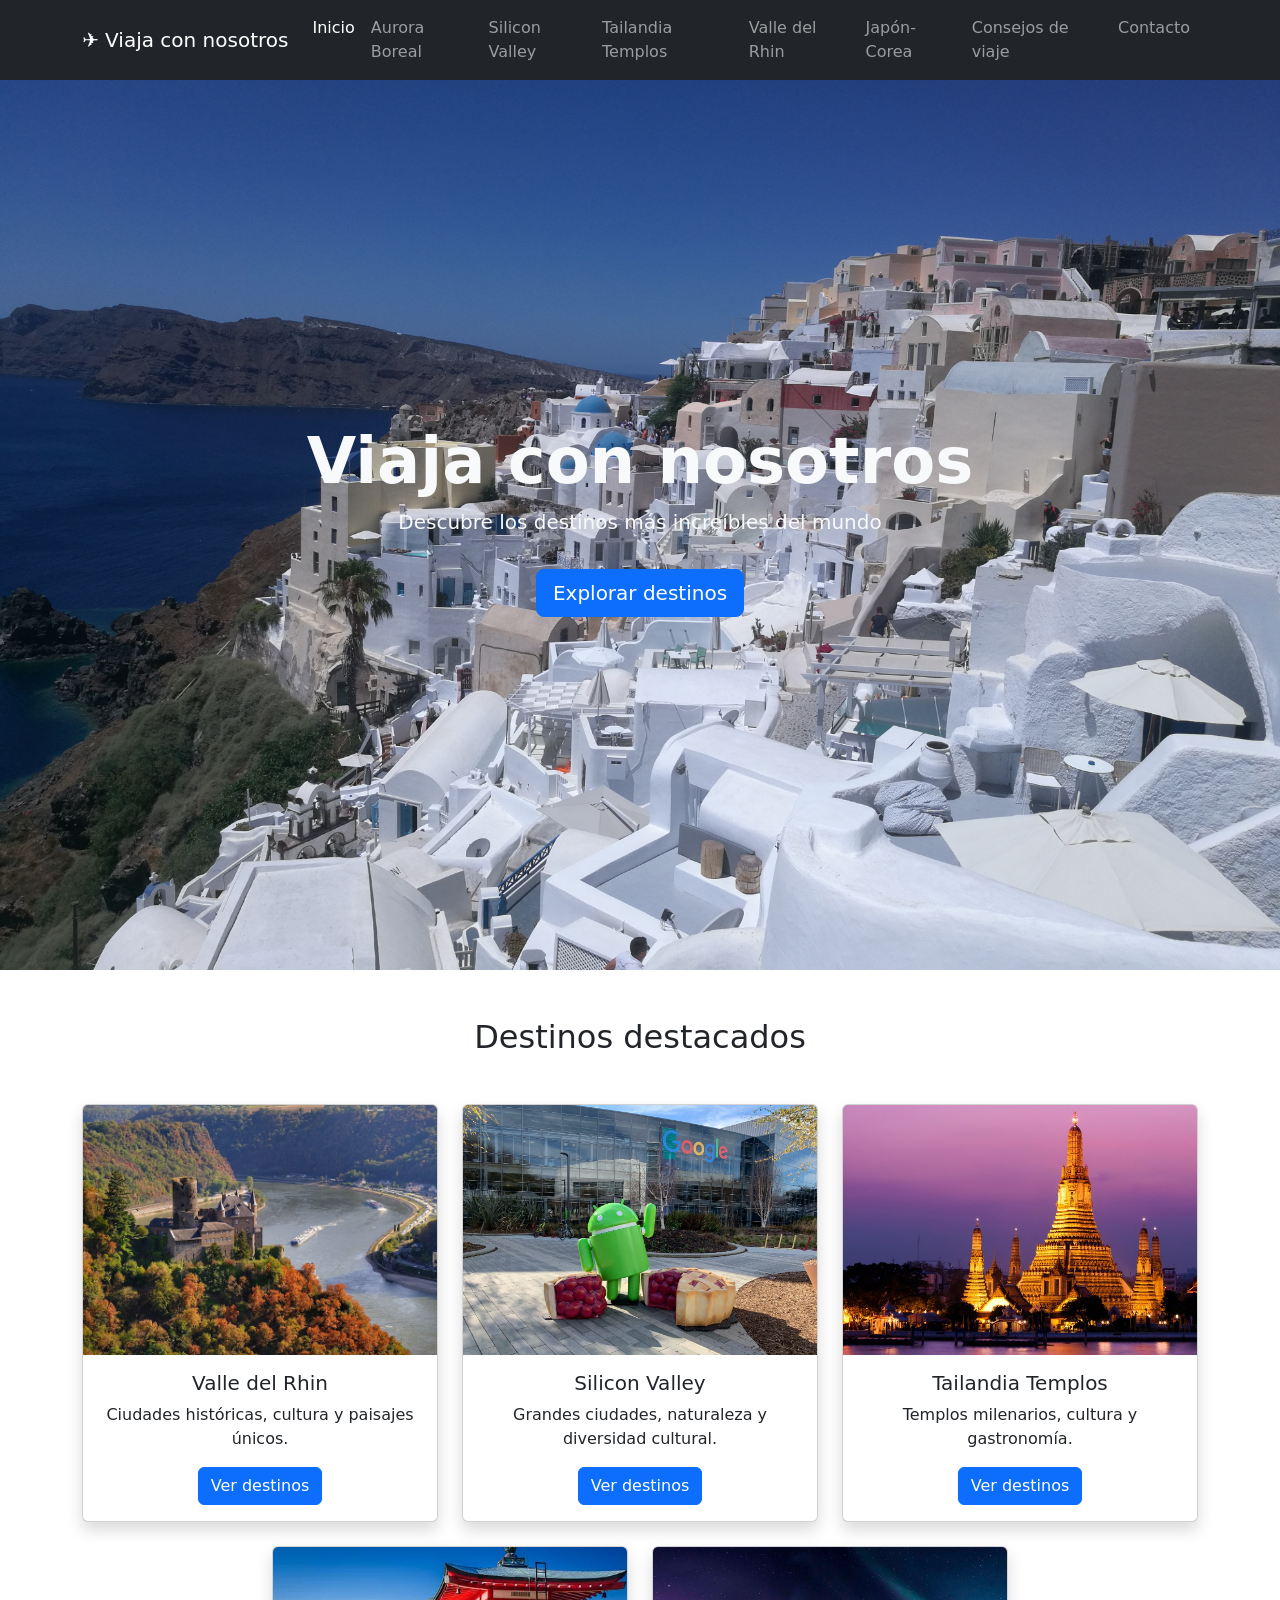
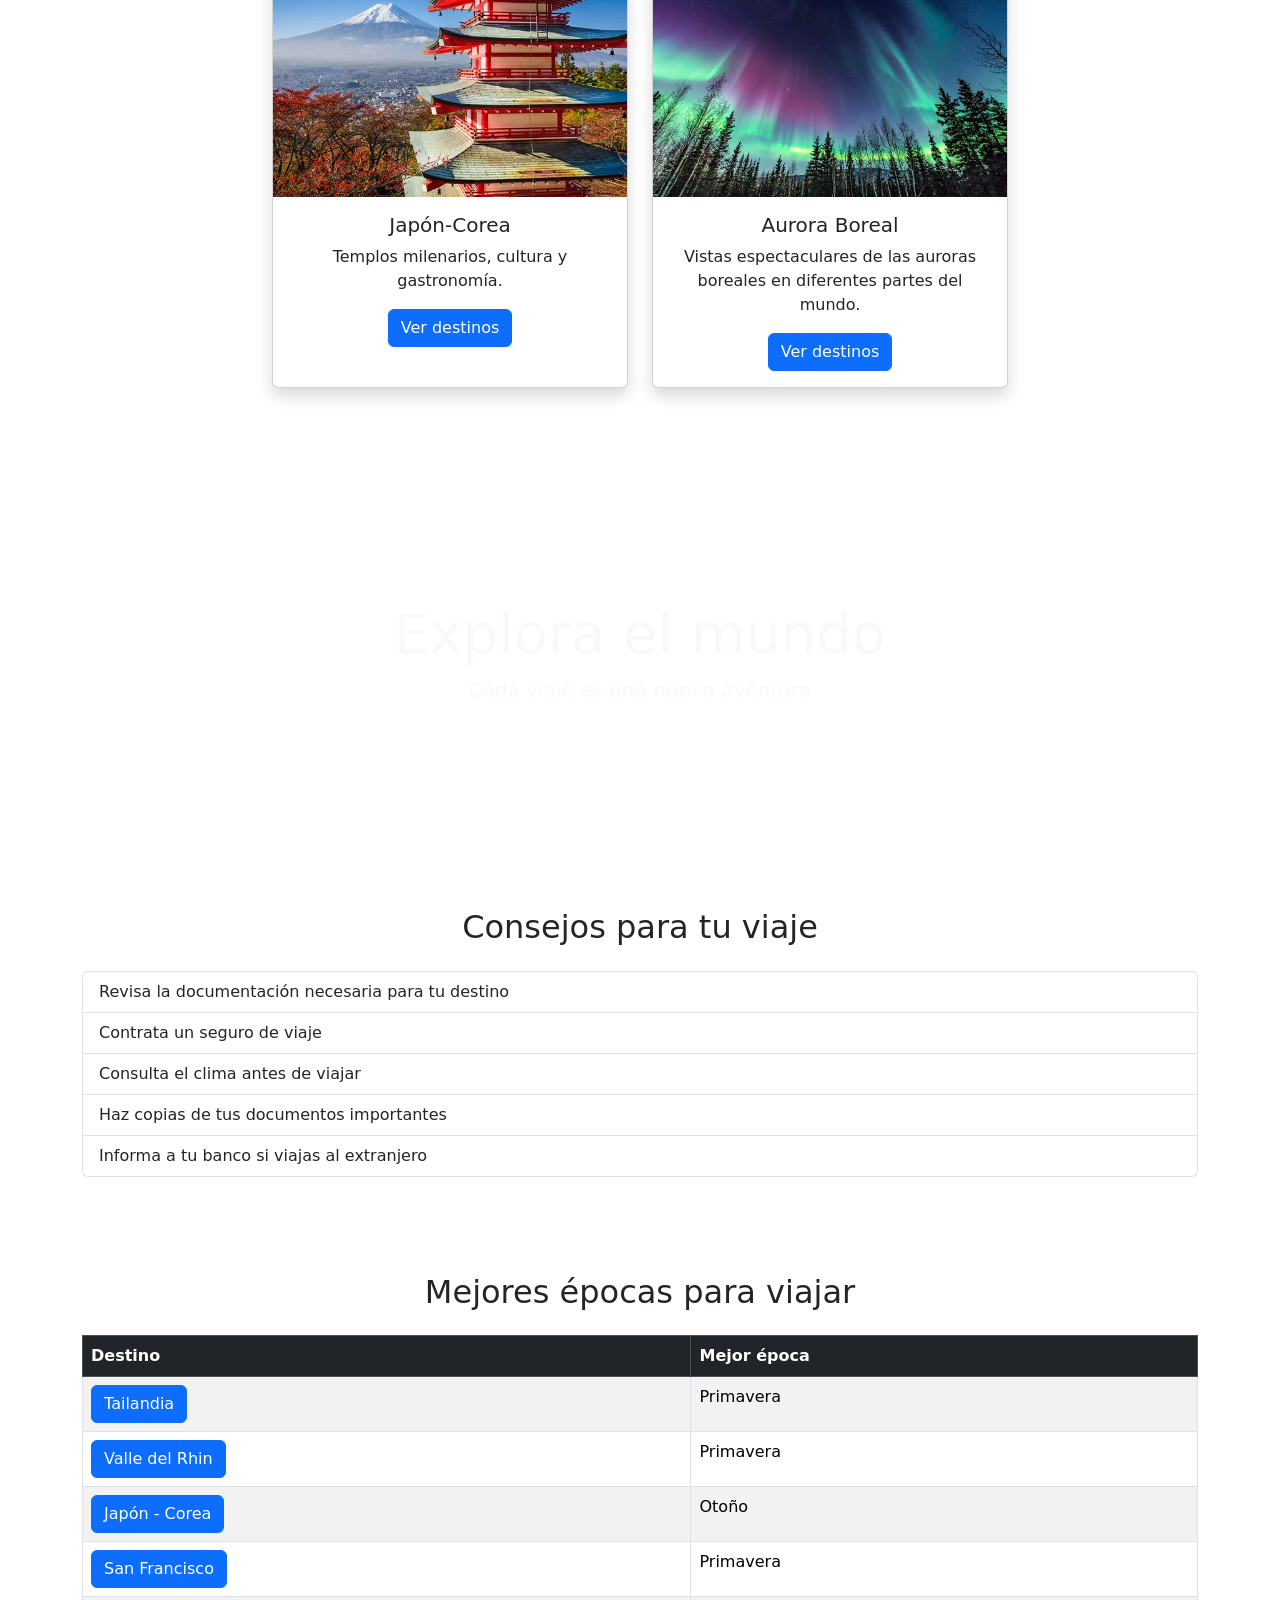
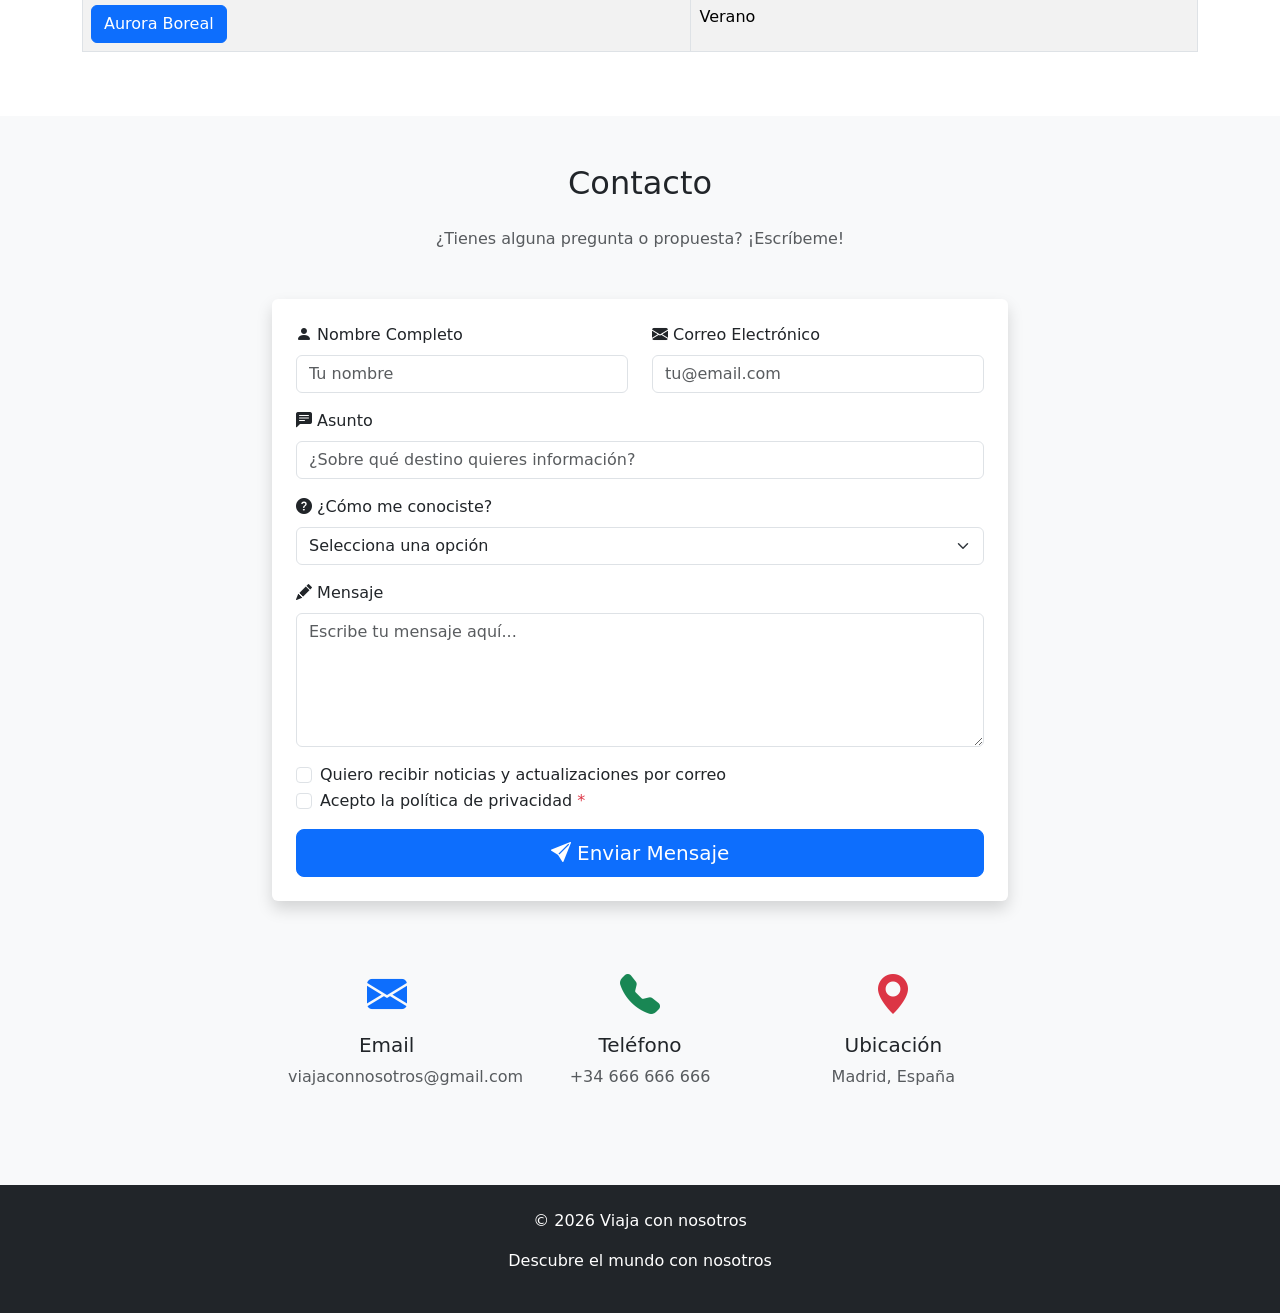
==== index.html @ 07763e9c "Initial commit: Travel website project" ====
<!DOCTYPE html>
<html lang="es">

  <!-- ================= HEAD ================= -->
  <head>
    <meta charset="UTF-8">
    <meta name="viewport" content="width=device-width, initial-scale=1.0">
    <title>Viaja con nosotros</title>

    <!-- Bootstrap CSS -->
    <link href="https://cdn.jsdelivr.net/npm/bootstrap@5.3.2/dist/css/bootstrap.min.css" rel="stylesheet">

       <!-- Bootstrap Icons -->
    <link rel="stylesheet" href="https://cdn.jsdelivr.net/npm/bootstrap-icons@1.11.1/font/bootstrap-icons.css">

    <!-- CSS propio -->
    <link rel="stylesheet" href="css/style.css">
  </head>

  <!-- ================= BODY ================= -->
  <body>

    <!-- ================= HEADER / NAVBAR ================= -->
    <header>
      <nav class="navbar navbar-expand-lg navbar-dark bg-dark fixed-top">
        <div class="container">
          <a class="navbar-brand" href="index.html">✈️ Viaja con nosotros</a>
          <button class="navbar-toggler" type="button" data-bs-toggle="collapse" data-bs-target="#menu">
            <span class="navbar-toggler-icon"></span>
          </button>
          <div class="collapse navbar-collapse" id="menu">
            <ul class="navbar-nav ms-auto">
              <li class="nav-item">
                <a class="nav-link active" href="index.html">Inicio</a>
              </li>
              <li class="nav-item">
                <a class="nav-link" href="aurora.html">Aurora Boreal</a>
              </li>
              <li class="nav-item">
                <a class="nav-link" href="silicon.html">Silicon Valley</a>
              </li>
              <li class="nav-item">
                <a class="nav-link" href="tailandia.html">Tailandia Templos</a>
              </li>
              <li class="nav-item">
                <a class="nav-link" href="valle.html">Valle del Rhin</a>
              </li>
              <li class="nav-item">
                <a class="nav-link" href="japon.html">Japón-Corea</a>
              </li>
              <li class="nav-item">
                <a class="nav-link" href="#consejos">Consejos de viaje</a>
              </li>
              <li class="nav-item">
                <a class="nav-link" href="#contacto">Contacto</a>
              </li>
            </ul>
          </div>
        </div>
      </nav>
    </header>

    <!-- ================= MAIN ================= -->
    <main>

      <!-- ================= PORTADA ================= -->
      <section class="hero">
        <div class="container text-center text-light">
          <h1 class="display-3 fw-bold">Viaja con nosotros</h1>
          <p class="lead">Descubre los destinos más increíbles del mundo</p>
          <a href="japon.html" class="btn btn-primary btn-lg mt-3">Explorar destinos</a>
        </div>
      </section>

      <!-- ================= DESTINOS DESTACADOS ================= -->
      <section class="container py-5">
        <h2 class="text-center mb-5">Destinos destacados</h2>
        <div class="row">

          <!-- Valle del Rhin -->
          <div class="col-lg-4 col-md-6 col-12 mb-4">
            <div class="card shadow destino-card">
              <img src="imagenes/valle.jpeg" class="card-img-top" alt="Valle del Rhin">
              <div class="card-body text-center">
                <h5 class="card-title">Valle del Rhin</h5>
                <p class="card-text">Ciudades históricas, cultura y paisajes únicos.</p>
                <a href="valle.html" class="btn btn-primary">Ver destinos</a>
              </div>
            </div>
          </div>

          <!-- SILICON VALLEY -->
          <div class="col-lg-4 col-md-6 col-12 mb-4">
            <div class="card shadow destino-card">
              <img src="imagenes/silicon.webp" class="card-img-top" alt="Silicon Valley">
              <div class="card-body text-center">
                <h5 class="card-title">Silicon Valley</h5>
                <p class="card-text">Grandes ciudades, naturaleza y diversidad cultural.</p>
                <a href="silicon.html" class="btn btn-primary">Ver destinos</a>
              </div>
            </div>
          </div>

          <!-- TAILANDIA -->
          <div class="col-lg-4 col-md-6 col-12 mb-4">
            <div class="card shadow destino-card">
              <img src="imagenes/templo.jpg" class="card-img-top" alt="Asia">
              <div class="card-body text-center">
                <h5 class="card-title">Tailandia Templos</h5>
                <p class="card-text">Templos milenarios, cultura y gastronomía.</p>
                <a href="tailandia.html" class="btn btn-primary">Ver destinos</a>
              </div>
            </div>
          </div>

          <!-- JAPÓN-COREA -->
          <div class="col-lg-4 offset-lg-2 col-md-6 col-12 mb-4">
            <div class="card shadow destino-card">
              <img src="imagenes/japon.webp" class="card-img-top" alt="Asia">
              <div class="card-body text-center">
                <h5 class="card-title">Japón-Corea</h5>
                <p class="card-text">Templos milenarios, cultura y gastronomía.</p>
                <a href="japon.html" class="btn btn-primary">Ver destinos</a>
              </div>
            </div>
          </div>

          <!-- AURORA BOREAL -->
          <div class="col-lg-4 col-md-6 col-12 mb-4">
            <div class="card shadow destino-card">
              <img src="imagenes/boreal.jpg" class="card-img-top" alt="Asia">
              <div class="card-body text-center">
                <h5 class="card-title">Aurora Boreal</h5>
                <p class="card-text">Vistas espectaculares de las auroras boreales en diferentes partes del mundo.</p>
                <a href="aurora.html" class="btn btn-primary">Ver destinos</a>
              </div>
            </div>
          </div>


        </div>
      </section>

      <!-- ================= PARALLAX ================= -->
      <section class="parallax">
        <div class="container text-center text-light">
          <h2 class="display-4">Explora el mundo</h2>
          <p class="lead">Cada viaje es una nueva aventura</p>
        </div>
      </section>

      <!-- ================= CONSEJOS (LISTA) ================= -->
      <section id= "consejos" class="container py-5">
        <h2 class="text-center mb-4">Consejos para tu viaje</h2>
        <ul class="list-group">
          <li class="list-group-item">Revisa la documentación necesaria para tu destino</li>
          <li class="list-group-item">Contrata un seguro de viaje</li>
          <li class="list-group-item">Consulta el clima antes de viajar</li>
          <li class="list-group-item">Haz copias de tus documentos importantes</li>
          <li class="list-group-item">Informa a tu banco si viajas al extranjero</li>
        </ul>
      </section>

      <!-- ================= TABLA ================= -->
      <section class="container py-5">
        <h2 class="text-center mb-4">Mejores épocas para viajar</h2>
        <div class="table-responsive">
          <table class="table table-striped table-hover table-bordered">
            <thead class="table-dark">
              <tr>
                <th>Destino</th>
                <th>Mejor época</th>
              </tr>
            </thead>
            <tbody>
              <tr>
                <td><a href="tailandia.html" class="btn btn-primary">Tailandia</a></td>
                <td>Primavera</td>
              </tr>
              <tr>
                <td><a href="valle.html" class="btn btn-primary">Valle del Rhin</a></td>
                <td>Primavera</td>
              </tr>
              <tr>
                <td><a href="japon.html" class="btn btn-primary">Japón - Corea</a></td>
                <td>Otoño</td>
              </tr>
              <tr>
                <td><a href="sanfrancisco.html" class="btn btn-primary">San Francisco</a></td>
                <td>Primavera</td>
              </tr>
              <tr>
                <td><a href="aurora.html" class="btn btn-primary">Aurora Boreal</a></td>
                <td>Verano</td>
              </tr>
            </tbody>
          </table>
        </div>
      </section>

    </main>

        <!-- Sección de Contacto (Formulario) -->
    <section id="contacto" class="bg-light py-5">
        <div class="container">
            <h2 class="text-center mb-4">Contacto</h2>
            <p class="text-center text-muted mb-5">¿Tienes alguna pregunta o propuesta? ¡Escríbeme!</p>
            
            <div class="row">
                <div class="col-lg-8 mx-auto">
                    <form class="shadow p-4 bg-white rounded">
                        <div class="row mb-3">
                            <div class="col-md-6">
                                <label for="nombre" class="form-label">
                                    <i class="bi bi-person-fill"></i> Nombre Completo
                                </label>
                                <input type="text" class="form-control" id="nombre" placeholder="Tu nombre" required>
                            </div>
                            <div class="col-md-6">
                                <label for="email" class="form-label">
                                    <i class="bi bi-envelope-fill"></i> Correo Electrónico
                                </label>
                                <input type="email" class="form-control" id="email" placeholder="tu@email.com" required>
                            </div>
                        </div>
                        
                        <div class="mb-3">
                            <label for="asunto" class="form-label">
                                <i class="bi bi-chat-left-text-fill"></i> Asunto
                            </label>
                            <input type="text" class="form-control" id="asunto" placeholder="¿Sobre qué destino quieres información?" required>
                        </div>

                        <div class="mb-3">
                            <label for="motivo" class="form-label">
                                <i class="bi bi-question-circle-fill"></i> ¿Cómo me conociste?
                            </label>
                            <select class="form-select" id="motivo" required>
                                <option value="">Selecciona una opción</option>
                                <option value="redes">Redes sociales</option>
                                <option value="recomendacion">Recomendación de alguien</option>
                                <option value="busqueda">Búsqueda en Google</option>
                                <option value="otro">Otros</option>
                            </select>
                        </div>                        
                        <div class="mb-3">
                            <label for="mensaje" class="form-label">
                                <i class="bi bi-pencil-fill"></i> Mensaje
                            </label>
                            <textarea class="form-control" id="mensaje" rows="5" placeholder="Escribe tu mensaje aquí..." required></textarea>
                        </div>                        
                        <div class="mb-3">
                            <div class="form-check">
                                <input class="form-check-input" type="checkbox" id="newsletter">
                                <label class="form-check-label" for="newsletter">
                                    Quiero recibir noticias y actualizaciones por correo
                                </label>
                            </div>
                            <div class="form-check">
                                <input class="form-check-input" type="checkbox" id="terminos" required>
                                <label class="form-check-label" for="terminos">
                                    Acepto la política de privacidad <span class="text-danger">*</span>
                                </label>
                            </div>
                        </div>
                        <div class="d-grid">
                            <button type="submit" class="btn btn-primary btn-lg">
                                <i class="bi bi-send-fill"></i> Enviar Mensaje
                            </button>
                        </div>
                    </form>
                    
                    <!-- Información de contacto adicional -->
                    <div class="row mt-5 text-center">
                        <div class="col-md-4 mb-3">
                            <div class="p-3">
                                <i class="bi bi-envelope-fill text-primary fs-1"></i>
                                <h5 class="mt-2">Email</h5>
                                <p class="text-muted">viajaconnosotros@gmail.com</p>
                            </div>
                        </div>
                        <div class="col-md-4 mb-3">
                            <div class="p-3">
                                <i class="bi bi-telephone-fill text-success fs-1"></i>
                                <h5 class="mt-2">Teléfono</h5>
                                <p class="text-muted">+34 666 666 666</p>
                            </div>
                        </div>
                        <div class="col-md-4 mb-3">
                            <div class="p-3">
                                <i class="bi bi-geo-alt-fill text-danger fs-1"></i>
                                <h5 class="mt-2">Ubicación</h5>
                                <p class="text-muted">Madrid, España</p>
                            </div>
                        </div>
                    </div>
                </div>
            </div>
        </div>
    </section> 

    <!-- ================= FOOTER ================= -->
    <footer class="bg-dark text-white text-center py-4">
      <div class="container">
        <p>© 2026 Viaja con nosotros</p>
        <p>Descubre el mundo con nosotros</p>
      </div>
    </footer>

    <!-- ================= BOOTSTRAP JS ================= -->
    <script src="https://cdn.jsdelivr.net/npm/bootstrap@5.3.2/dist/js/bootstrap.bundle.min.js"></script>

  </body>

</html>
---- css/style.css ----
body{
padding-top:70px;
}

/* HERO */
.hero{
height:100vh;
background-image:url("../imagenes/hero.jpg");
background-size:cover;
background-position:center;
display:flex;
align-items:center;
}

/* TARJETAS */
.destino-card{
transition:transform 0.3s;
height:100%;
display:flex;
flex-direction:column;
}

.destino-card img{
height:250px;
object-fit:cover;
}

.destino-card .card-body{
flex-grow:1;
}

.destino-card:hover{
transform:translateY(-10px);
box-shadow: 0 10px 20px rgba(0,0,0,0.2);
}

/* PARALLAX */
.parallax{
background-image:url("../imagenes/mapamundi.png");
height:400px;
background-attachment:fixed;
background-position:center;
background-repeat:no-repeat;
background-size:cover;
display:flex;
align-items:center;
}
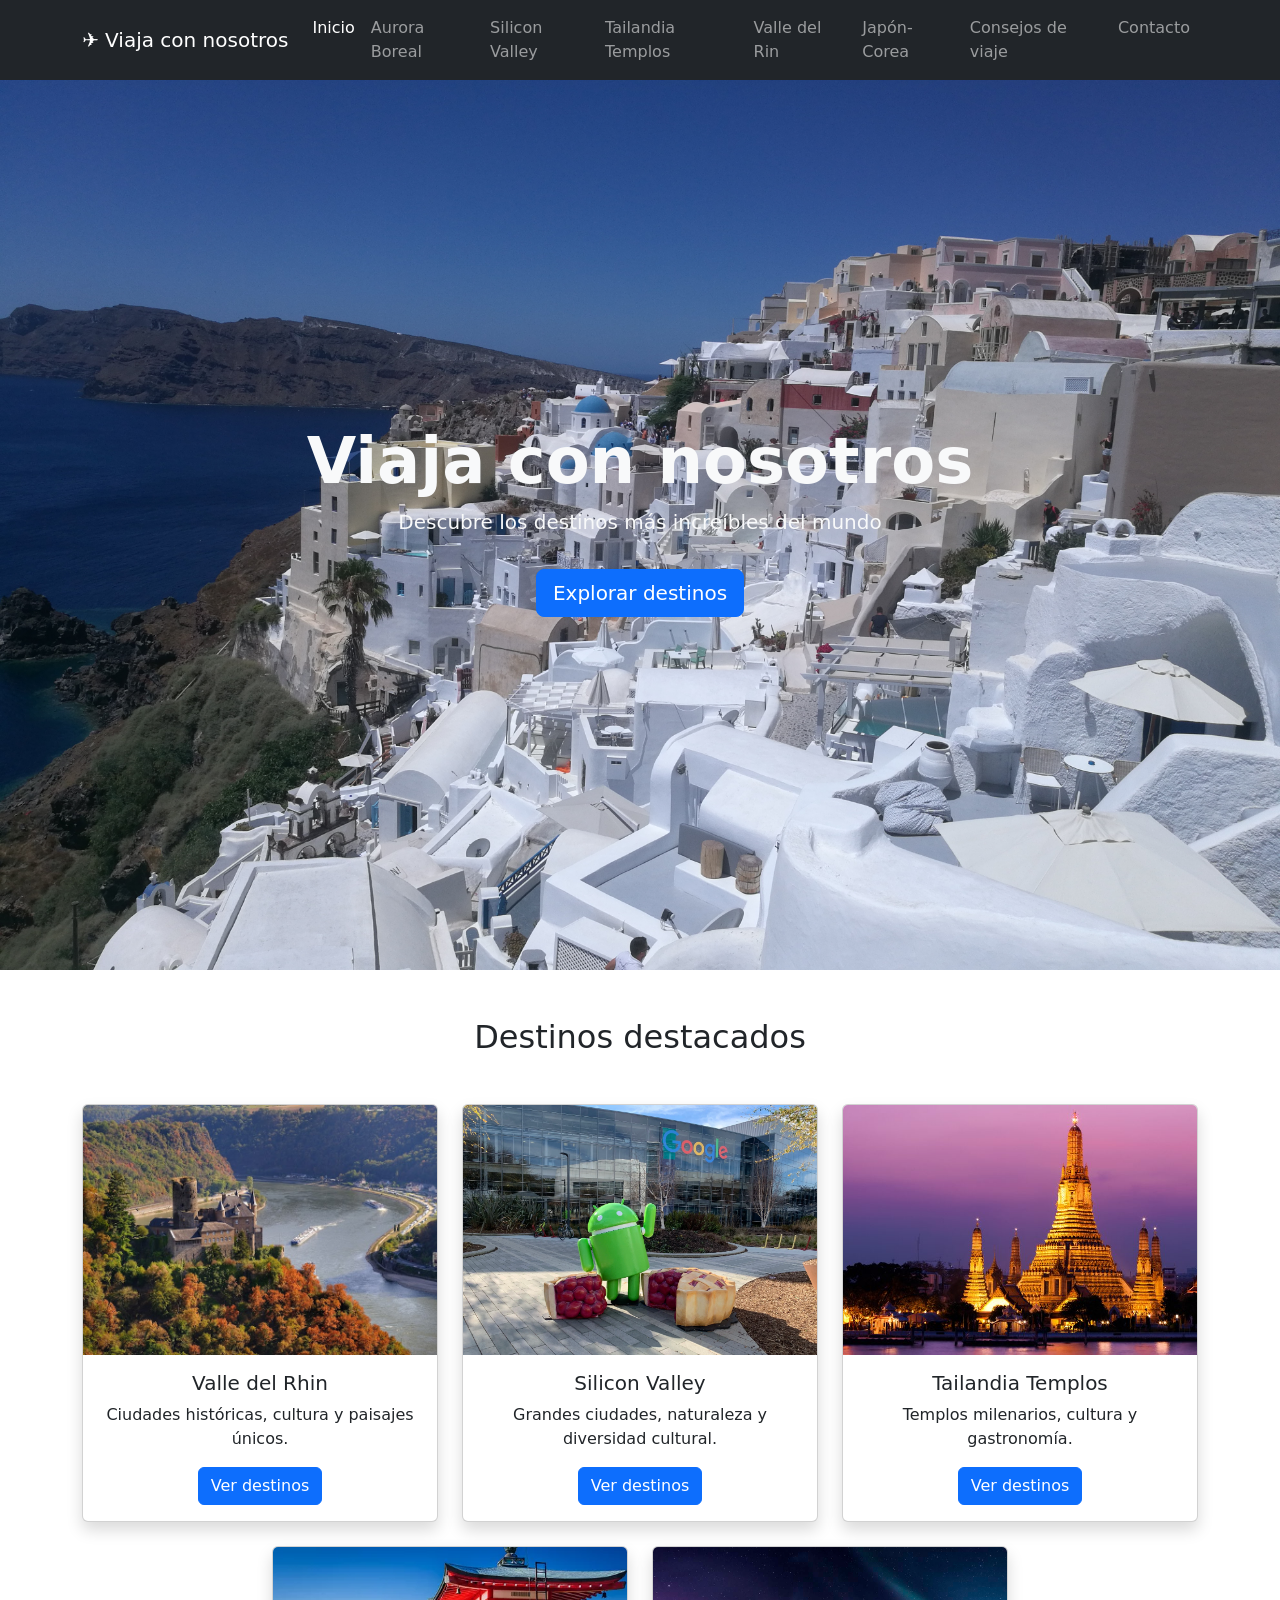
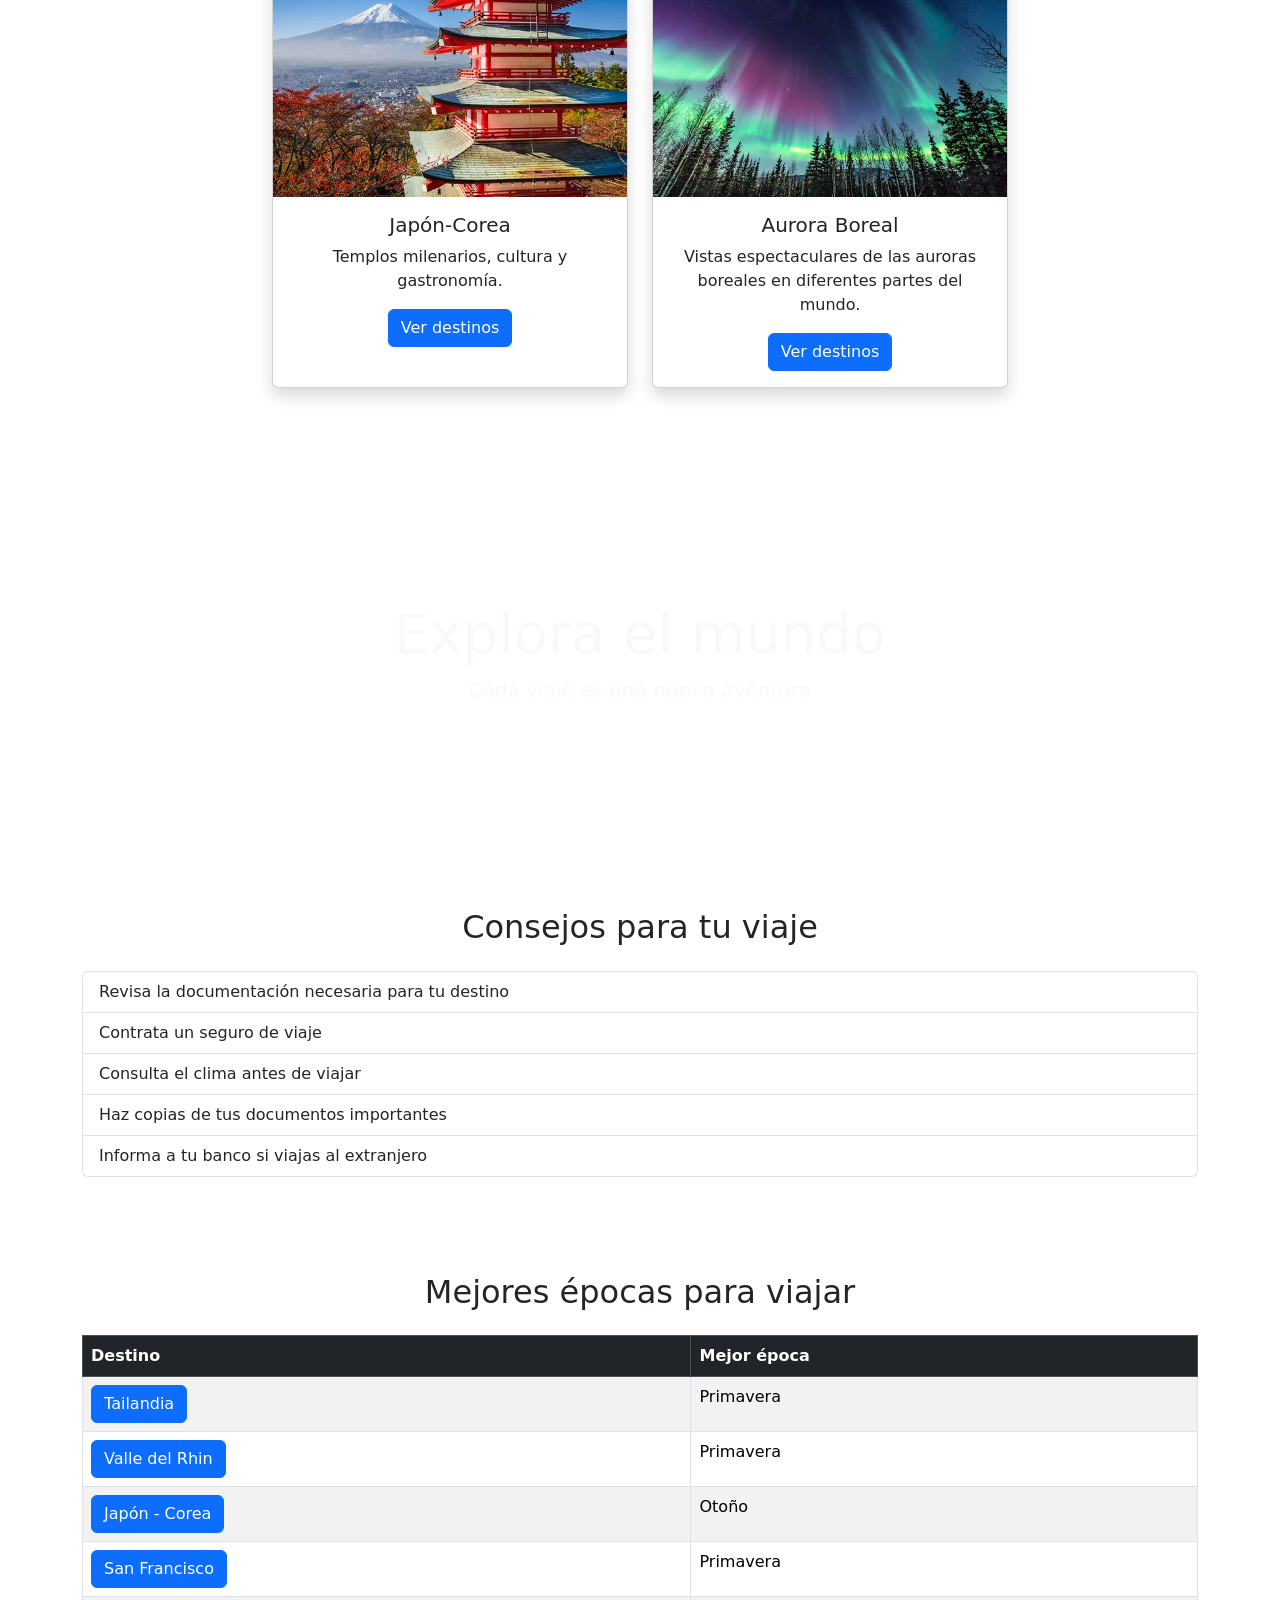
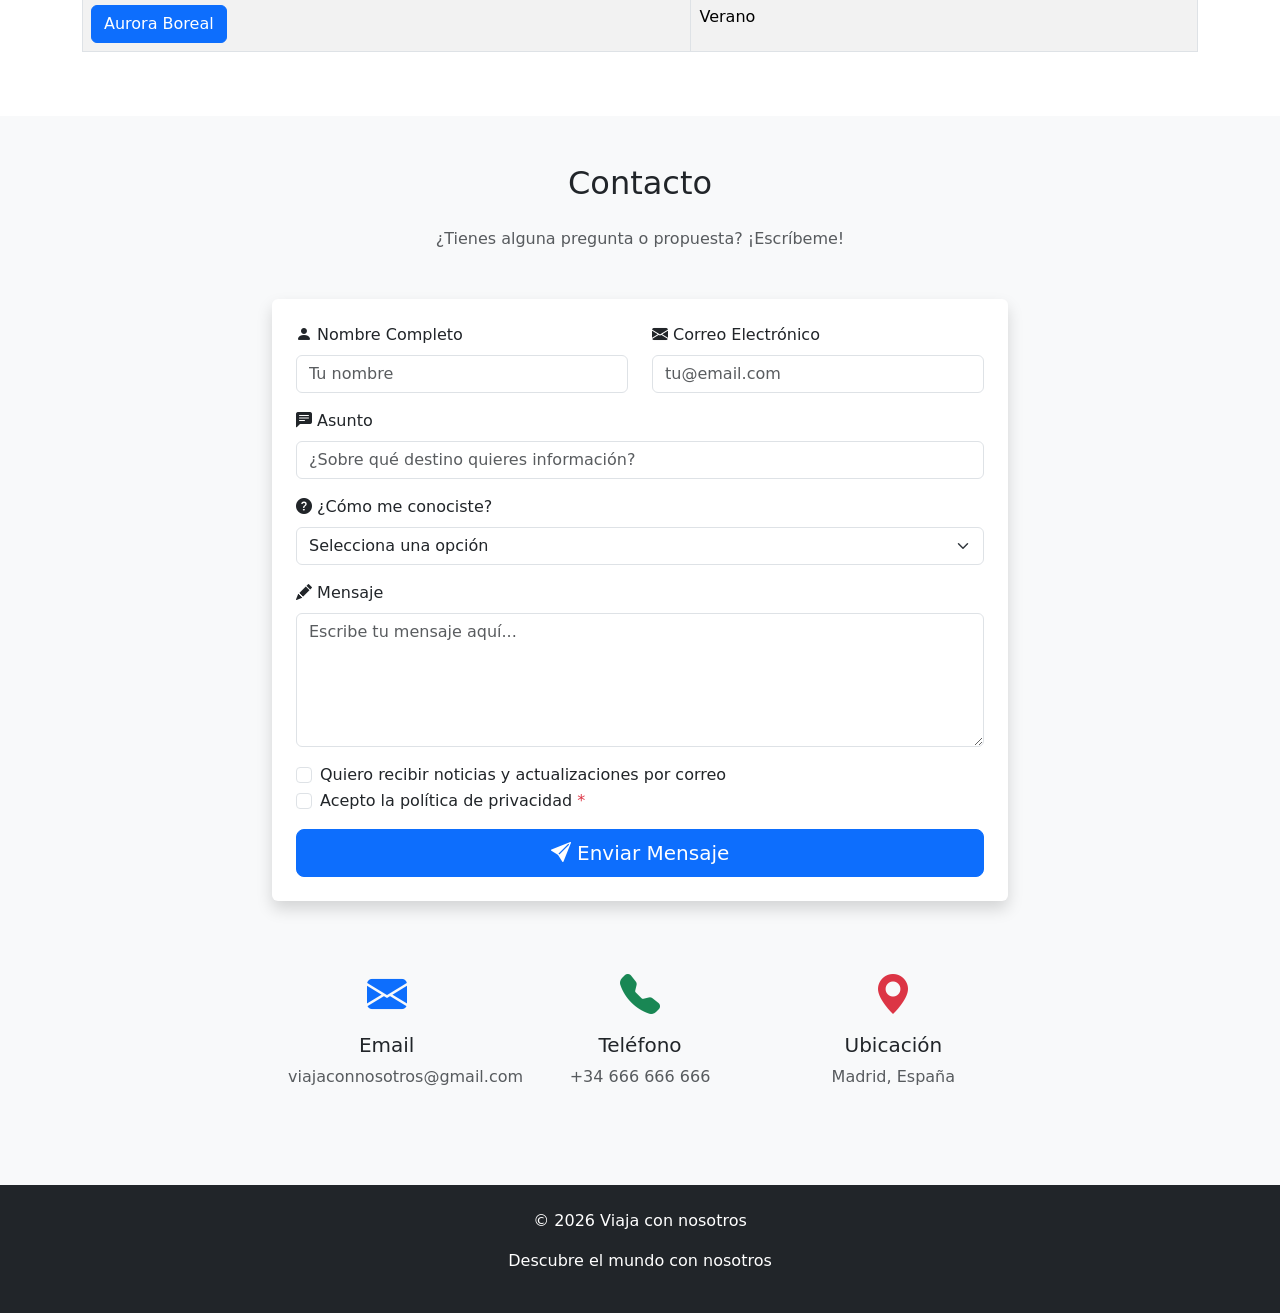
==== commit 9f1531d1: "Revisada la página rin, he cambiado todos los Rhins a Rins :)" ====
--- a/index.html
+++ b/index.html
@@ -43,7 +43,7 @@
                 <a class="nav-link" href="tailandia.html">Tailandia Templos</a>
               </li>
               <li class="nav-item">
-                <a class="nav-link" href="valle.html">Valle del Rhin</a>
+                <a class="nav-link" href="valle.html">Valle del Rin</a>
               </li>
               <li class="nav-item">
                 <a class="nav-link" href="japon.html">Japón-Corea</a>
@@ -64,7 +64,7 @@
     <main>
 
       <!-- ================= PORTADA ================= -->
-      <section class="hero">
+      <section class="hero hero-index">
         <div class="container text-center text-light">
           <h1 class="display-3 fw-bold">Viaja con nosotros</h1>
           <p class="lead">Descubre los destinos más increíbles del mundo</p>
--- a/css/style.css
+++ b/css/style.css
@@ -10,6 +10,31 @@
 background-position:center;
 display:flex;
 align-items:center;
+}
+
+/* HERO VARIANTES POR PÁGINA */
+.hero-index{
+background-image:url("../imagenes/hero.jpg");
+}
+
+.hero-silicon{
+background-image:url("../imagenes/uni.jpg");
+}
+
+.hero-tailandia{
+background-image:url("../imagenes/templo.jpg");
+}
+
+.hero-valle{
+background-image:url("../imagenes/valle.jpg");
+}
+
+.hero-japon{
+background-image:url("../imagenes/japon.webp");
+}
+
+.hero-aurora{
+background-image:url("../imagenes/boreal.jpg");
 }
 
 /* TARJETAS */
@@ -44,4 +69,169 @@
 background-size:cover;
 display:flex;
 align-items:center;
-}+}
+
+
+
+
+
+
+
+
+
+
+
+
+
+
+
+
+
+
+
+
+
+
+
+
+
+
+
+
+
+
+
+
+
+
+
+
+
+
+
+
+
+
+
+
+
+
+
+
+
+
+
+
+
+
+
+
+
+
+
+
+
+
+
+
+
+
+
+
+
+
+
+
+
+
+
+
+
+
+
+
+
+
+
+
+
+
+
+
+
+
+
+
+
+
+
+
+
+
+
+
+
+
+
+/* ================= Rin-Manuel================= */
+/* OCIO */
+#ocioTitulo{
+ font-style: italic;
+ text-align: left;
+ transition: transform 0.1s ease;
+}
+#ocioTexto{
+ transition: transform 1s ease;
+}
+#ocioFoto{
+ transition: transform 2s ease;
+}
+
+/* GASTRONOMÍA */
+#gastronomiaTitulo{
+ font-style: italic;
+ text-align: left;
+ transition: transform 0.1s ease;
+}
+#gastronomiaTexto{
+ transition: transform 1s ease;
+}
+#gastronomiaFoto{
+ transition: transform 2s ease;
+}
+
+/* HISTORIA */
+#historiaTitulo{
+ text-align: right;
+ font-style: italic;
+ transition: transform 0.1s ease;
+}
+#historiaTexto{
+ text-align: center;
+ transition: transform 1s ease;
+}
+#historiaFoto{
+ transition: transform 2s ease;
+}
+
+/* Titulos */
+#ocioTitulo:hover{
+    transform: scale(1.3) translateX(200px);
+}
+#gastronomiaTitulo:hover{
+    transform: scale(1.3) translateX(-200px);
+}
+#historiaTitulo:hover {
+ transform: scale(1.3);
+}
+
+/* Textos */
+#ocioTexto:hover, #gastronomiaTexto:hover, #historiaTexto:hover {
+ transform: scale(1.01);
+}
+
+/* Fotos */     
+#ocioFoto:hover, #gastronomiaFoto:hover, #historiaFoto:hover {
+ transform: scale(1.15);
+}   
+/* ================= Rin-Manuel================= */
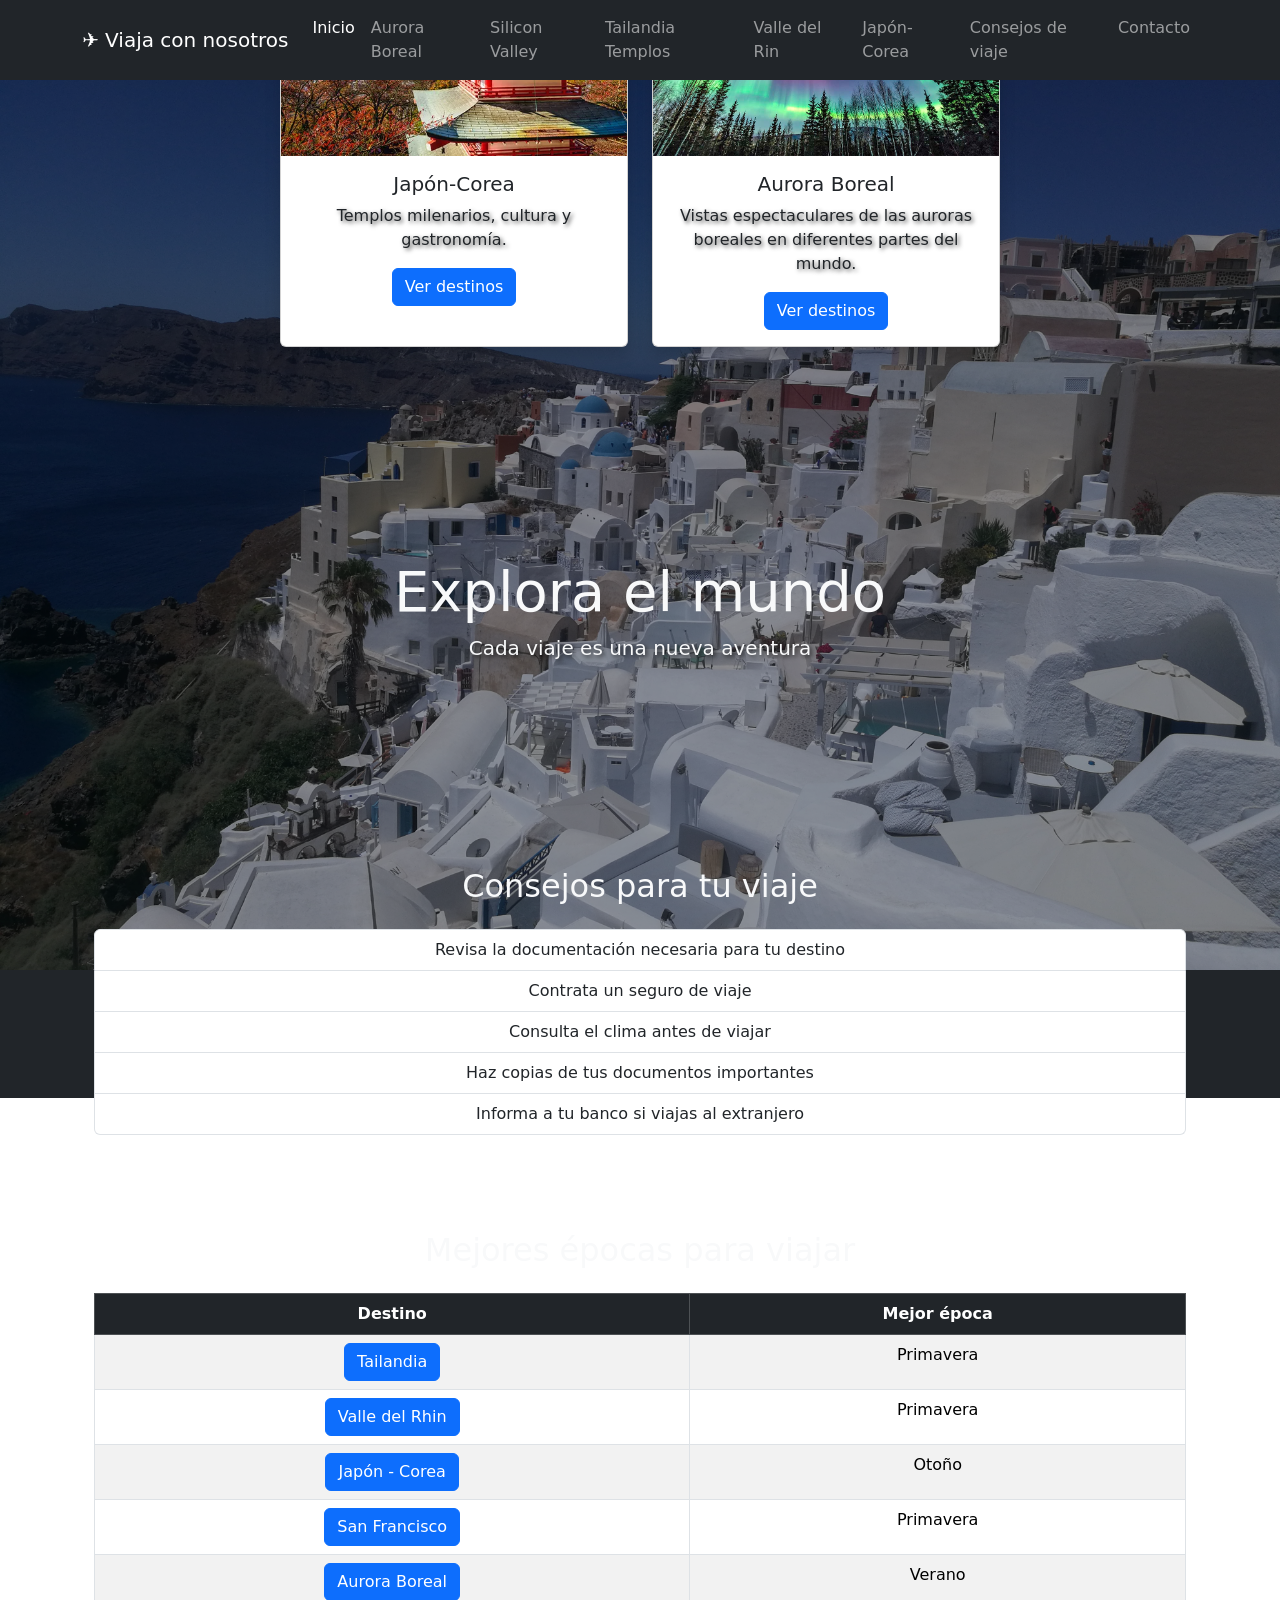
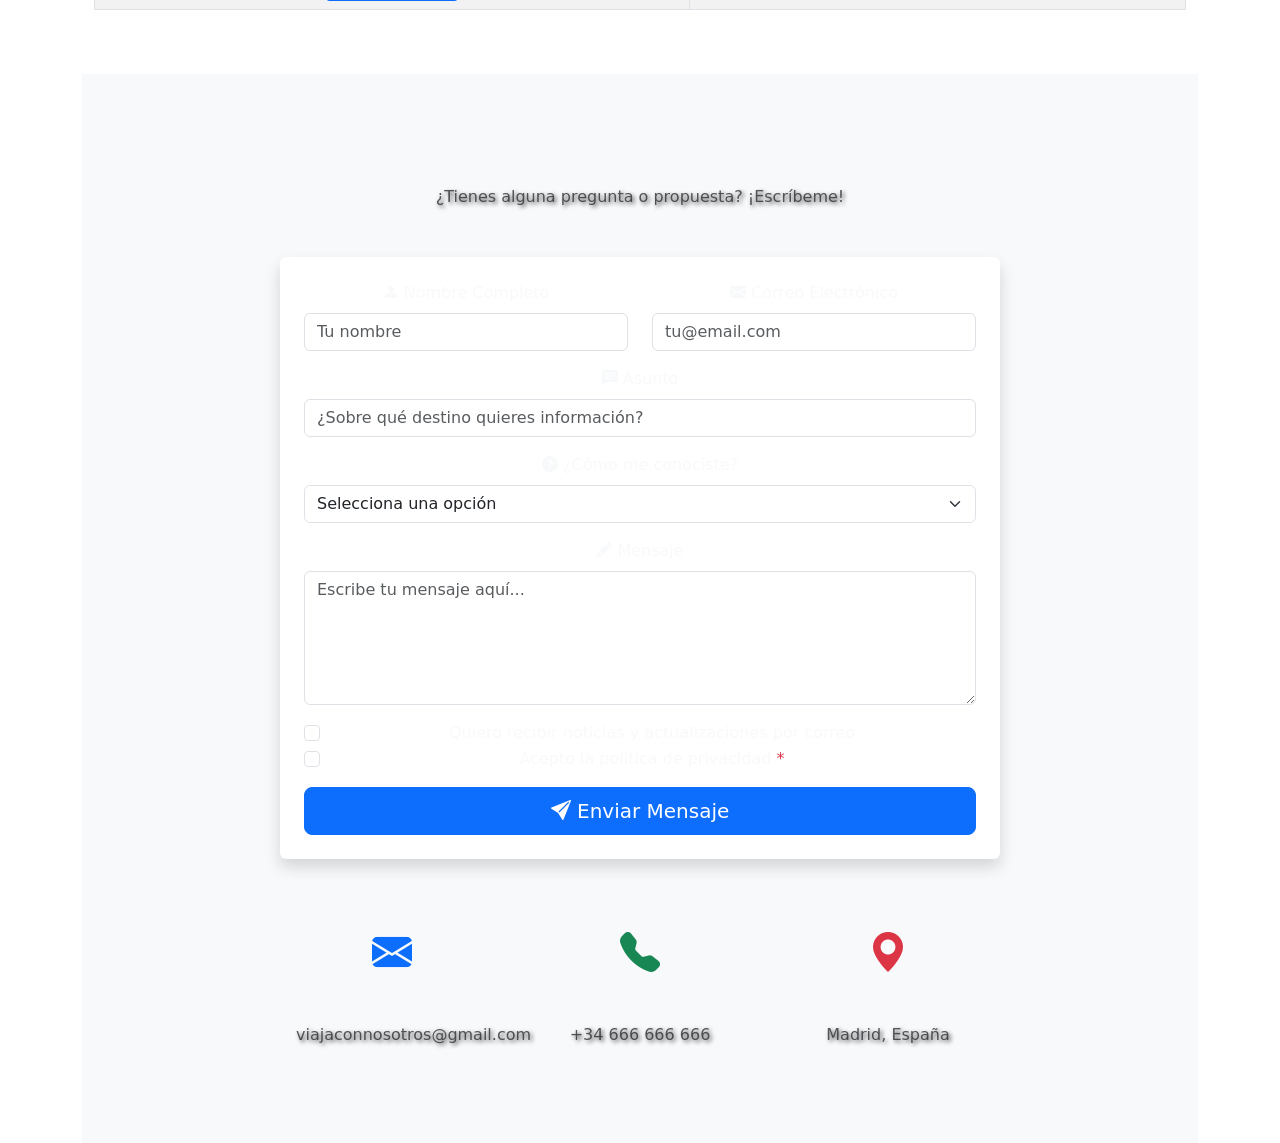
==== commit 55996d75: "incluyendo comentarios" ====
--- a/index.html
+++ b/index.html
@@ -64,6 +64,11 @@
     <main>
 
       <!-- ================= PORTADA ================= -->
+        <!-- Sección principal con imagen de fondo  -->
+        <section class="hero hero-index">
+          <div class="container text-center text-light">
+            <h1 class="display-3 fw-bold">Viaja con nosotros</h1>
+            <p class="lead">Desc
       <section class="hero hero-index">
         <div class="container text-center text-light">
           <h1 class="display-3 fw-bold">Viaja con nosotros</h1>
@@ -73,6 +78,7 @@
       </section>
 
       <!-- ================= DESTINOS DESTACADOS ================= -->
+       <!-- Tarjetas con los 5 destinos más interesantes, grid de Bootstrap -->
       <section class="container py-5">
         <h2 class="text-center mb-5">Destinos destacados</h2>
         <div class="row">
@@ -142,6 +148,7 @@
       </section>
 
       <!-- ================= PARALLAX ================= -->
+       <!-- Sección con imagen de fondo fija y texto superpuesto -->
       <section class="parallax">
         <div class="container text-center text-light">
           <h2 class="display-4">Explora el mundo</h2>
@@ -149,7 +156,8 @@
         </div>
       </section>
 
-      <!-- ================= CONSEJOS (LISTA) ================= -->
+      <!-- ================= CONSEJOS DE VIAJE ================= -->
+        <!-- Lista de consejos para viajar, con íconos y diseño atractivo -->
       <section id= "consejos" class="container py-5">
         <h2 class="text-center mb-4">Consejos para tu viaje</h2>
         <ul class="list-group">
@@ -161,7 +169,8 @@
         </ul>
       </section>
 
-      <!-- ================= TABLA ================= -->
+      <!-- ================= TABLA MEJORES ÉPOCAS ================= -->
+       <!-- Tabla con los mejores meses para viajar a cada destino, con enlaces a las páginas correspondientes -->
       <section class="container py-5">
         <h2 class="text-center mb-4">Mejores épocas para viajar</h2>
         <div class="table-responsive">
@@ -186,7 +195,7 @@
                 <td>Otoño</td>
               </tr>
               <tr>
-                <td><a href="sanfrancisco.html" class="btn btn-primary">San Francisco</a></td>
+                <td><a href="silicon.html" class="btn btn-primary">San Francisco</a></td>
                 <td>Primavera</td>
               </tr>
               <tr>
@@ -198,9 +207,9 @@
         </div>
       </section>
 
-    </main>
-
-        <!-- Sección de Contacto (Formulario) -->
+  
+<!-- ================= FORMULARIO DE CONTACTO ================= -->
+        <!-- Datos a cumplimentar: nombre, email, asunto, mensaje -->
     <section id="contacto" class="bg-light py-5">
         <div class="container">
             <h2 class="text-center mb-4">Contacto</h2>
@@ -298,7 +307,7 @@
             </div>
         </div>
     </section> 
-
+  </main>
     <!-- ================= FOOTER ================= -->
     <footer class="bg-dark text-white text-center py-4">
       <div class="container">
--- a/css/style.css
+++ b/css/style.css
@@ -1,8 +1,15 @@
+/* ================= ESTILOS GENERALES ================= */
+/* Padding superior para compensar la navbar fija */
 body{
 padding-top:70px;
 }
 
-/* HERO */
+/* ================= HERO (PORTADA) ================= */
+/* Sección de portada a pantalla completa con imagen de fondo */
+/* Se usa flexbox para centrar el contenido verticalmente */
+/* Overlay oscuro semitransparente sobre la imagen del hero */
+/* Mejora la legibilidad del texto blanco sobre la imagen */
+/* Sombra en los textos del hero para mayor contraste */
 .hero{
 height:100vh;
 background-image:url("../imagenes/hero.jpg");
@@ -10,9 +17,31 @@
 background-position:center;
 display:flex;
 align-items:center;
-}
-
-/* HERO VARIANTES POR PÁGINA */
+position: relative;
+}
+
+.hero::before {
+  content: '';
+  position: absolute;
+  top: 0;
+  left: 0;
+  width: 100%;
+  height: 100%;
+  background: rgba(0, 0, 0, 0.4);
+  z-index: 1;
+}
+
+.hero .container {
+  position: relative;
+  z-index: 2;
+}
+
+.hero h1, .hero p {
+  text-shadow: 2px 2px 4px rgba(0, 0, 0, 0.7);
+}
+
+/* ================= VARIANTES DE HERO POR PÁGINA ================= */
+/* Cada página tiene su propia imagen de fondo en el hero */
 .hero-index{
 background-image:url("../imagenes/hero.jpg");
 }
@@ -22,7 +51,7 @@
 }
 
 .hero-tailandia{
-background-image:url("../imagenes/templo.jpg");
+background-image:url("../imagenes/templos.jpeg");
 }
 
 .hero-valle{
@@ -30,14 +59,17 @@
 }
 
 .hero-japon{
-background-image:url("../imagenes/japon.webp");
+background-image:url("../imagenes/japon-templo.webp");
 }
 
 .hero-aurora{
-background-image:url("../imagenes/boreal.jpg");
-}
-
-/* TARJETAS */
+background-image:url("../imagenes/aurora.jpg");
+border-bottom:5px solid black;
+}
+
+/* ================= TARJETAS DE DESTINOS ================= */
+/* Cards con transición suave en hover: se elevan y añaden sombra */
+/* La imagen se recorta a 250px de alto con object-fit:cover */
 .destino-card{
 transition:transform 0.3s;
 height:100%;
@@ -59,7 +91,20 @@
 box-shadow: 0 10px 20px rgba(0,0,0,0.2);
 }
 
-/* PARALLAX */
+/* ================= DATOS CURIOSOS ================= */
+/* Los items aumentan de tamaño al pasar el ratón */
+.curioso-item {
+  transition: font-size 0.3s ease;
+}
+
+.curioso-item:hover {
+  font-size: 1.2em;
+  cursor: pointer;
+}
+
+/* ================= SECCIÓN PARALLAX ================= */
+/* Imagen fija con background-attachment:fixed para efecto parallax */
+/* Se usa flexbox para centrar el texto sobre la imagen */
 .parallax{
 background-image:url("../imagenes/mapamundi.png");
 height:400px;
@@ -71,107 +116,35 @@
 align-items:center;
 }
 
-
-
-
-
-
-
-
-
-
-
-
-
-
-
-
-
-
-
-
-
-
-
-
-
-
-
-
-
-
-
-
-
-
-
-
-
-
-
-
-
-
-
-
-
-
-
-
-
-
-
-
-
-
-
-
-
-
-
-
-
-
-
-
-
-
-
-
-
-
-
-
-
-
-
-
-
-
-
-
-
-
-
-
-
-
-
-
-
-
-
-
-
-
-
-
-
-
-
-
-
-
+/* Aurora- Manuel*/
+
+/* PARALLAX AURORA Centro*/
+.parallaxAurora{
+background-image:url("../imagenes/parallaxAurora.jpg");
+height:auto;
+background-attachment:fixed;
+background-position:center;
+background-repeat:no-repeat;
+background-size:cover;
+display:flex;
+align-items:center;
+border-bottom: 5px solid black;
+}
+
+#NORUEGA{
+transition: transform 1s,
+opacity 1s;
+}
+
+#NORUEGA:hover{
+transition: transform 1s, opacity 1s;
+    transform:  scale(1.5) translateY(-30px);
+    opacity: 0;
+    cursor: none;
+}
+#aurorasBarco{
+    border: 5px solid white;
+}
 
 /* ================= Rin-Manuel================= */
 /* OCIO */
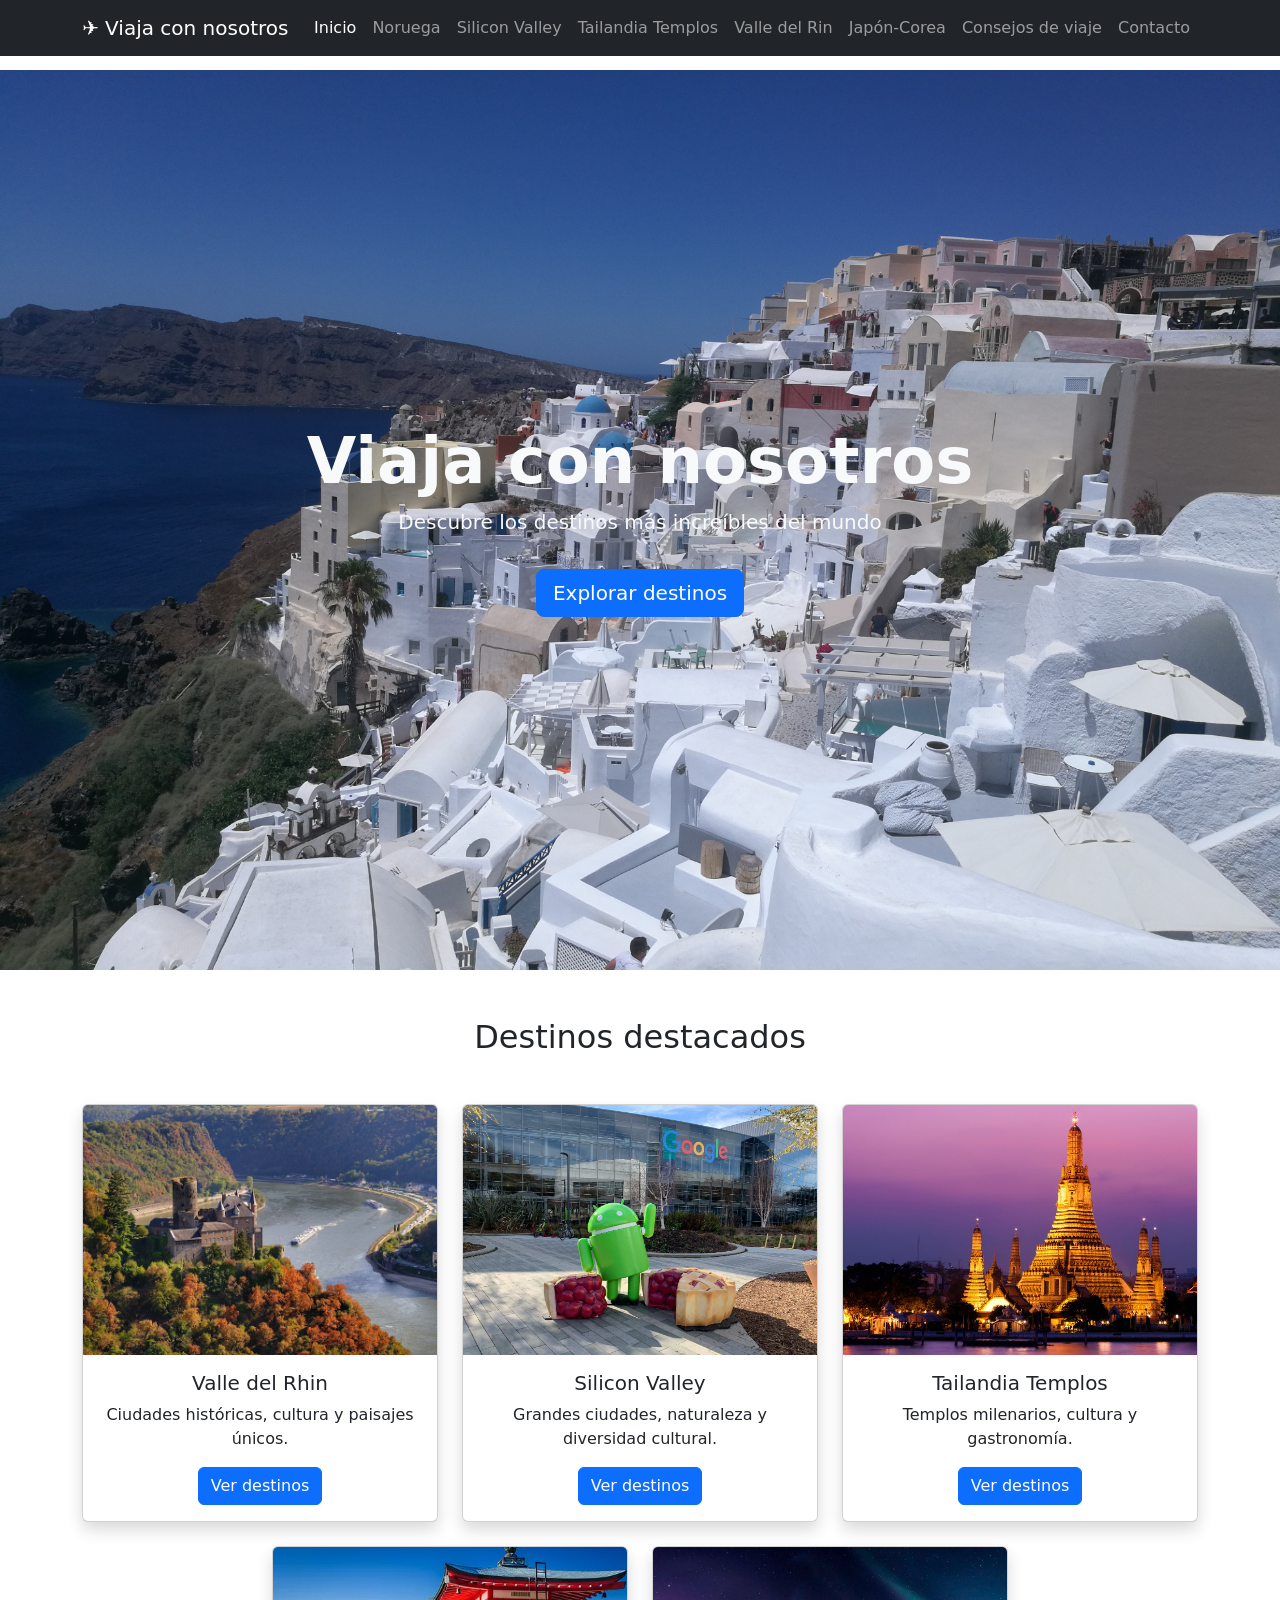
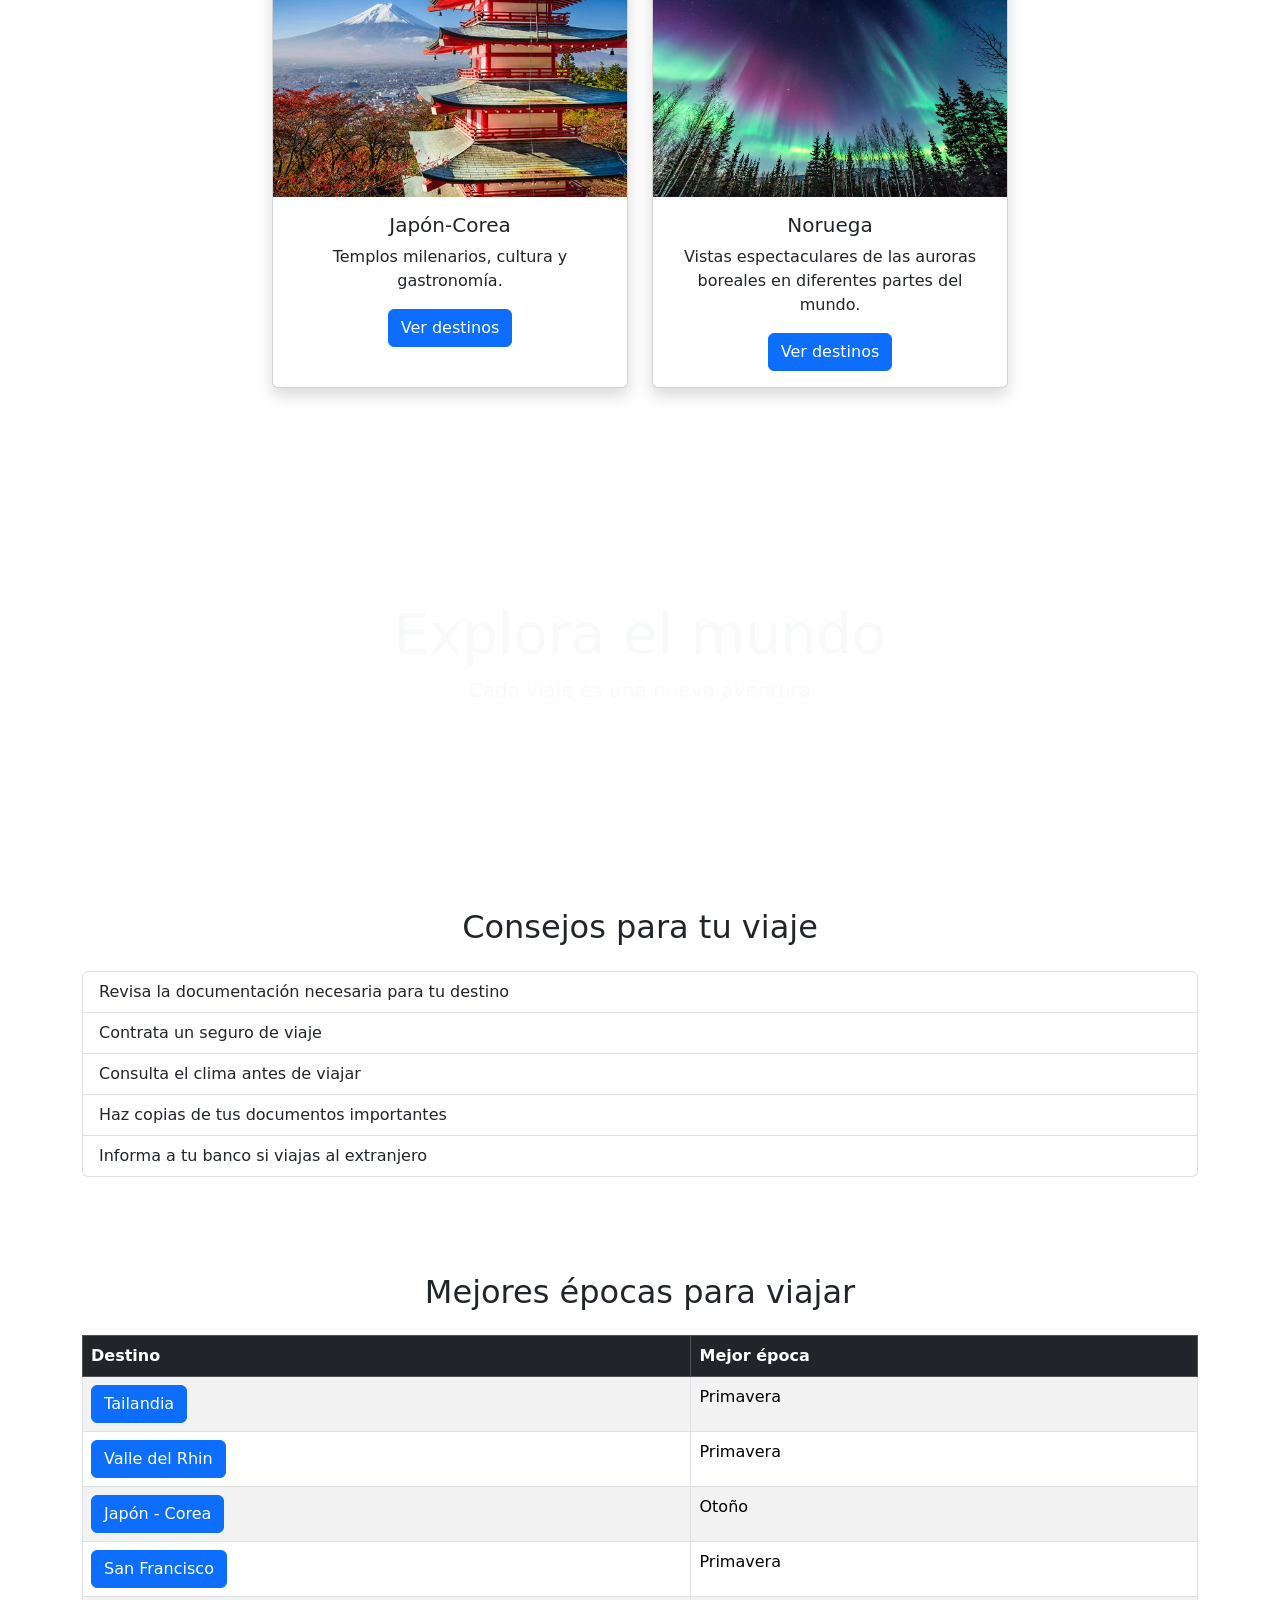
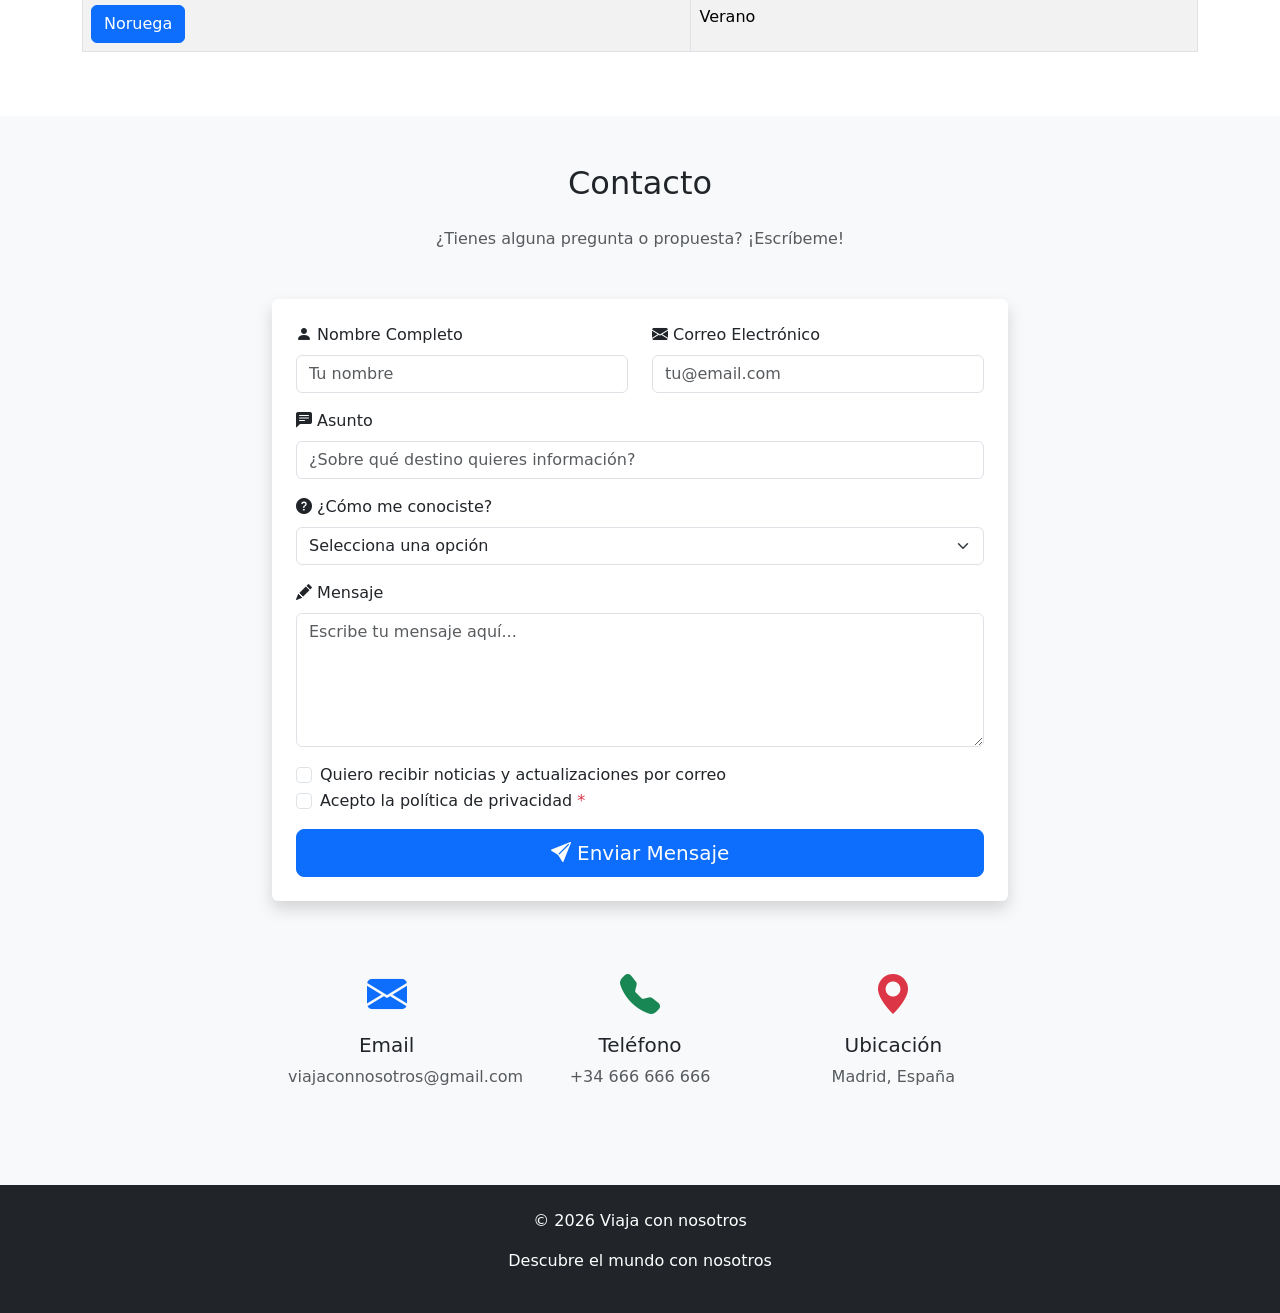
==== commit cab83ff2: "corrección Noruega" ====
--- a/index.html
+++ b/index.html
@@ -34,7 +34,7 @@
                 <a class="nav-link active" href="index.html">Inicio</a>
               </li>
               <li class="nav-item">
-                <a class="nav-link" href="aurora.html">Aurora Boreal</a>
+                <a class="nav-link" href="aurora.html">Noruega</a>
               </li>
               <li class="nav-item">
                 <a class="nav-link" href="silicon.html">Silicon Valley</a>
@@ -62,13 +62,8 @@
 
     <!-- ================= MAIN ================= -->
     <main>
-
       <!-- ================= PORTADA ================= -->
         <!-- Sección principal con imagen de fondo  -->
-        <section class="hero hero-index">
-          <div class="container text-center text-light">
-            <h1 class="display-3 fw-bold">Viaja con nosotros</h1>
-            <p class="lead">Desc
       <section class="hero hero-index">
         <div class="container text-center text-light">
           <h1 class="display-3 fw-bold">Viaja con nosotros</h1>
@@ -136,7 +131,7 @@
             <div class="card shadow destino-card">
               <img src="imagenes/boreal.jpg" class="card-img-top" alt="Asia">
               <div class="card-body text-center">
-                <h5 class="card-title">Aurora Boreal</h5>
+                <h5 class="card-title">Noruega</h5>
                 <p class="card-text">Vistas espectaculares de las auroras boreales en diferentes partes del mundo.</p>
                 <a href="aurora.html" class="btn btn-primary">Ver destinos</a>
               </div>
@@ -199,7 +194,7 @@
                 <td>Primavera</td>
               </tr>
               <tr>
-                <td><a href="aurora.html" class="btn btn-primary">Aurora Boreal</a></td>
+                <td><a href="aurora.html" class="btn btn-primary">Noruega</a></td>
                 <td>Verano</td>
               </tr>
             </tbody>
@@ -209,7 +204,7 @@
 
   
 <!-- ================= FORMULARIO DE CONTACTO ================= -->
-        <!-- Datos a cumplimentar: nombre, email, asunto, mensaje -->
+    <!-- Datos a cumplimentar: nombre, email, asunto, mensaje -->
     <section id="contacto" class="bg-light py-5">
         <div class="container">
             <h2 class="text-center mb-4">Contacto</h2>
--- a/css/style.css
+++ b/css/style.css
@@ -1,15 +1,8 @@
-/* ================= ESTILOS GENERALES ================= */
-/* Padding superior para compensar la navbar fija */
 body{
 padding-top:70px;
 }
 
-/* ================= HERO (PORTADA) ================= */
-/* Sección de portada a pantalla completa con imagen de fondo */
-/* Se usa flexbox para centrar el contenido verticalmente */
-/* Overlay oscuro semitransparente sobre la imagen del hero */
-/* Mejora la legibilidad del texto blanco sobre la imagen */
-/* Sombra en los textos del hero para mayor contraste */
+/* HERO */
 .hero{
 height:100vh;
 background-image:url("../imagenes/hero.jpg");
@@ -17,31 +10,9 @@
 background-position:center;
 display:flex;
 align-items:center;
-position: relative;
-}
-
-.hero::before {
-  content: '';
-  position: absolute;
-  top: 0;
-  left: 0;
-  width: 100%;
-  height: 100%;
-  background: rgba(0, 0, 0, 0.4);
-  z-index: 1;
-}
-
-.hero .container {
-  position: relative;
-  z-index: 2;
-}
-
-.hero h1, .hero p {
-  text-shadow: 2px 2px 4px rgba(0, 0, 0, 0.7);
-}
-
-/* ================= VARIANTES DE HERO POR PÁGINA ================= */
-/* Cada página tiene su propia imagen de fondo en el hero */
+}
+
+/* HERO VARIANTES POR PÁGINA */
 .hero-index{
 background-image:url("../imagenes/hero.jpg");
 }
@@ -67,9 +38,7 @@
 border-bottom:5px solid black;
 }
 
-/* ================= TARJETAS DE DESTINOS ================= */
-/* Cards con transición suave en hover: se elevan y añaden sombra */
-/* La imagen se recorta a 250px de alto con object-fit:cover */
+/* TARJETAS */
 .destino-card{
 transition:transform 0.3s;
 height:100%;
@@ -91,20 +60,7 @@
 box-shadow: 0 10px 20px rgba(0,0,0,0.2);
 }
 
-/* ================= DATOS CURIOSOS ================= */
-/* Los items aumentan de tamaño al pasar el ratón */
-.curioso-item {
-  transition: font-size 0.3s ease;
-}
-
-.curioso-item:hover {
-  font-size: 1.2em;
-  cursor: pointer;
-}
-
-/* ================= SECCIÓN PARALLAX ================= */
-/* Imagen fija con background-attachment:fixed para efecto parallax */
-/* Se usa flexbox para centrar el texto sobre la imagen */
+/* PARALLAX */
 .parallax{
 background-image:url("../imagenes/mapamundi.png");
 height:400px;
@@ -146,6 +102,107 @@
     border: 5px solid white;
 }
 
+
+
+
+
+
+
+
+
+
+
+
+
+
+
+
+
+
+
+
+
+
+
+
+
+
+
+
+
+
+
+
+
+
+
+
+
+
+
+
+
+
+
+
+
+
+
+
+
+
+
+
+
+
+
+
+
+
+
+
+
+
+
+
+
+
+
+
+
+
+
+
+
+
+
+
+
+
+
+
+
+
+
+
+
+
+
+
+
+
+
+
+
+
+
+
+
+
+
+
+
+
 /* ================= Rin-Manuel================= */
 /* OCIO */
 #ocioTitulo{
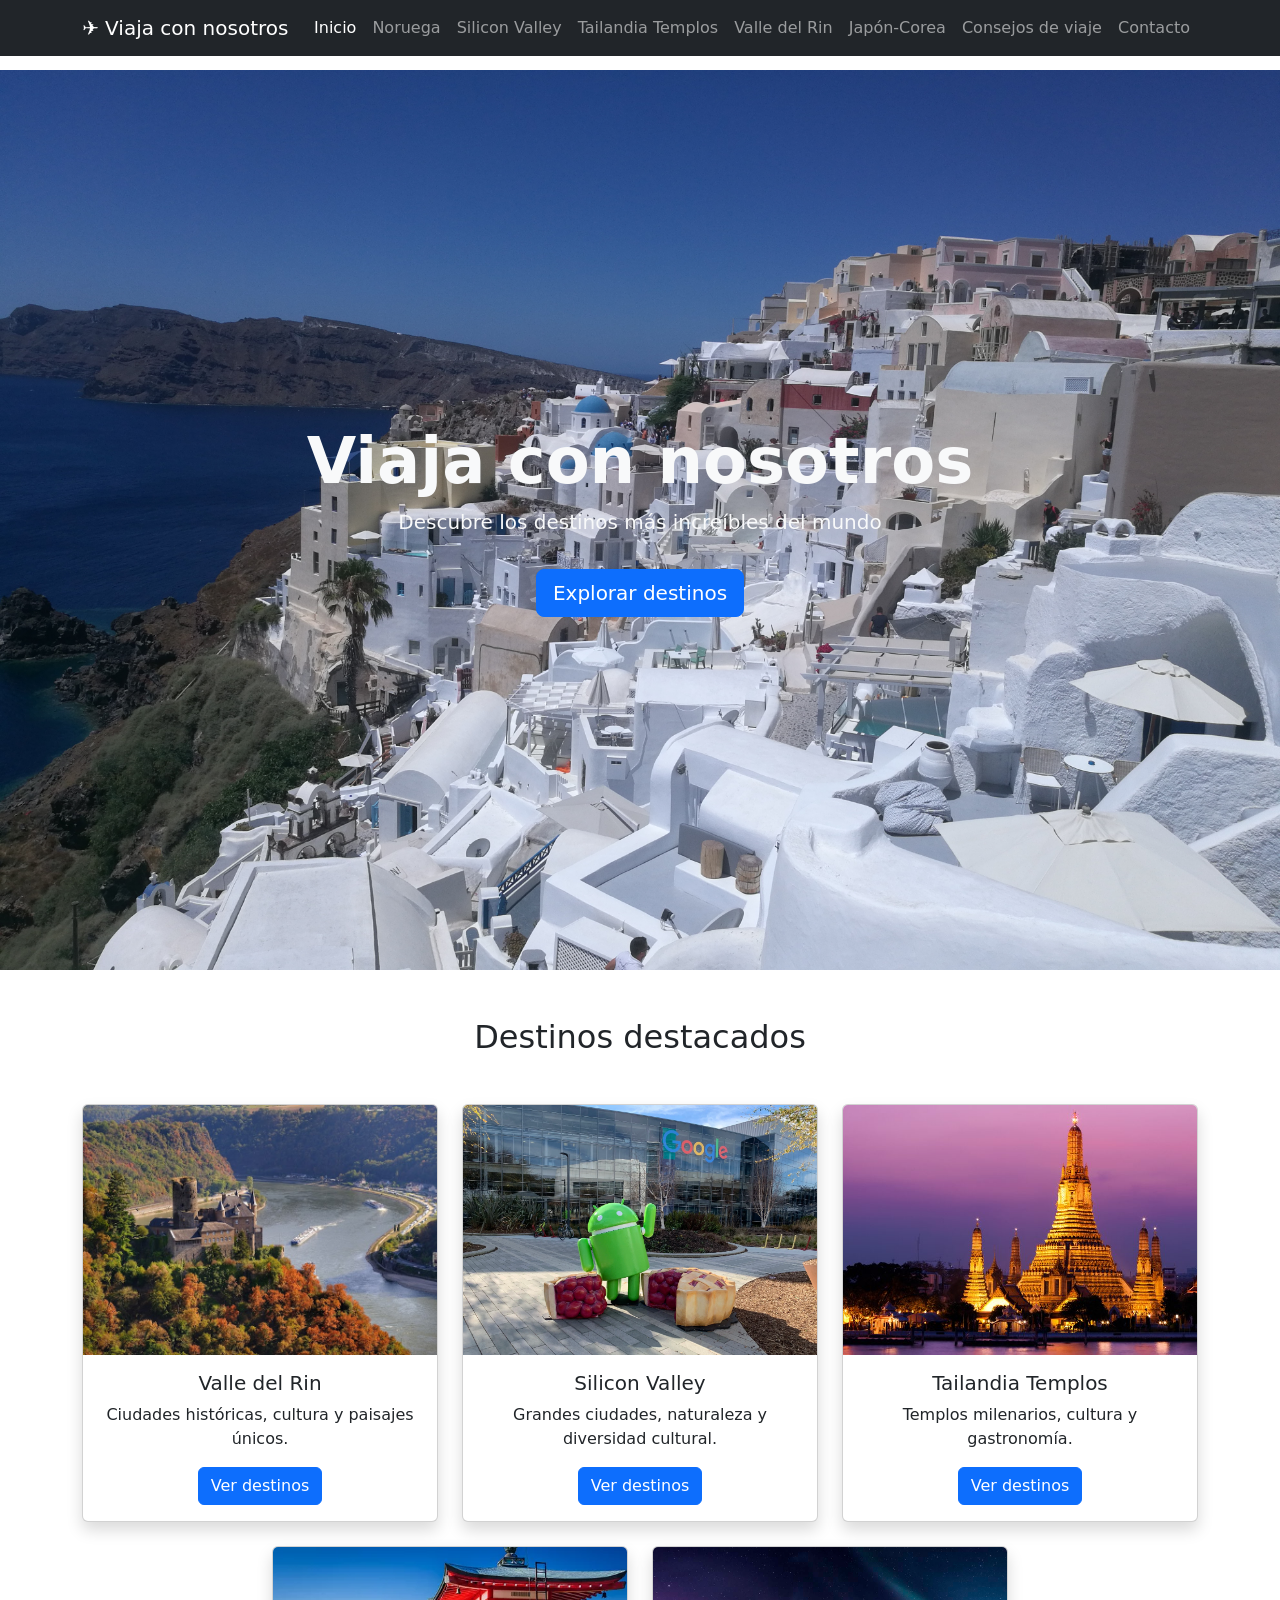
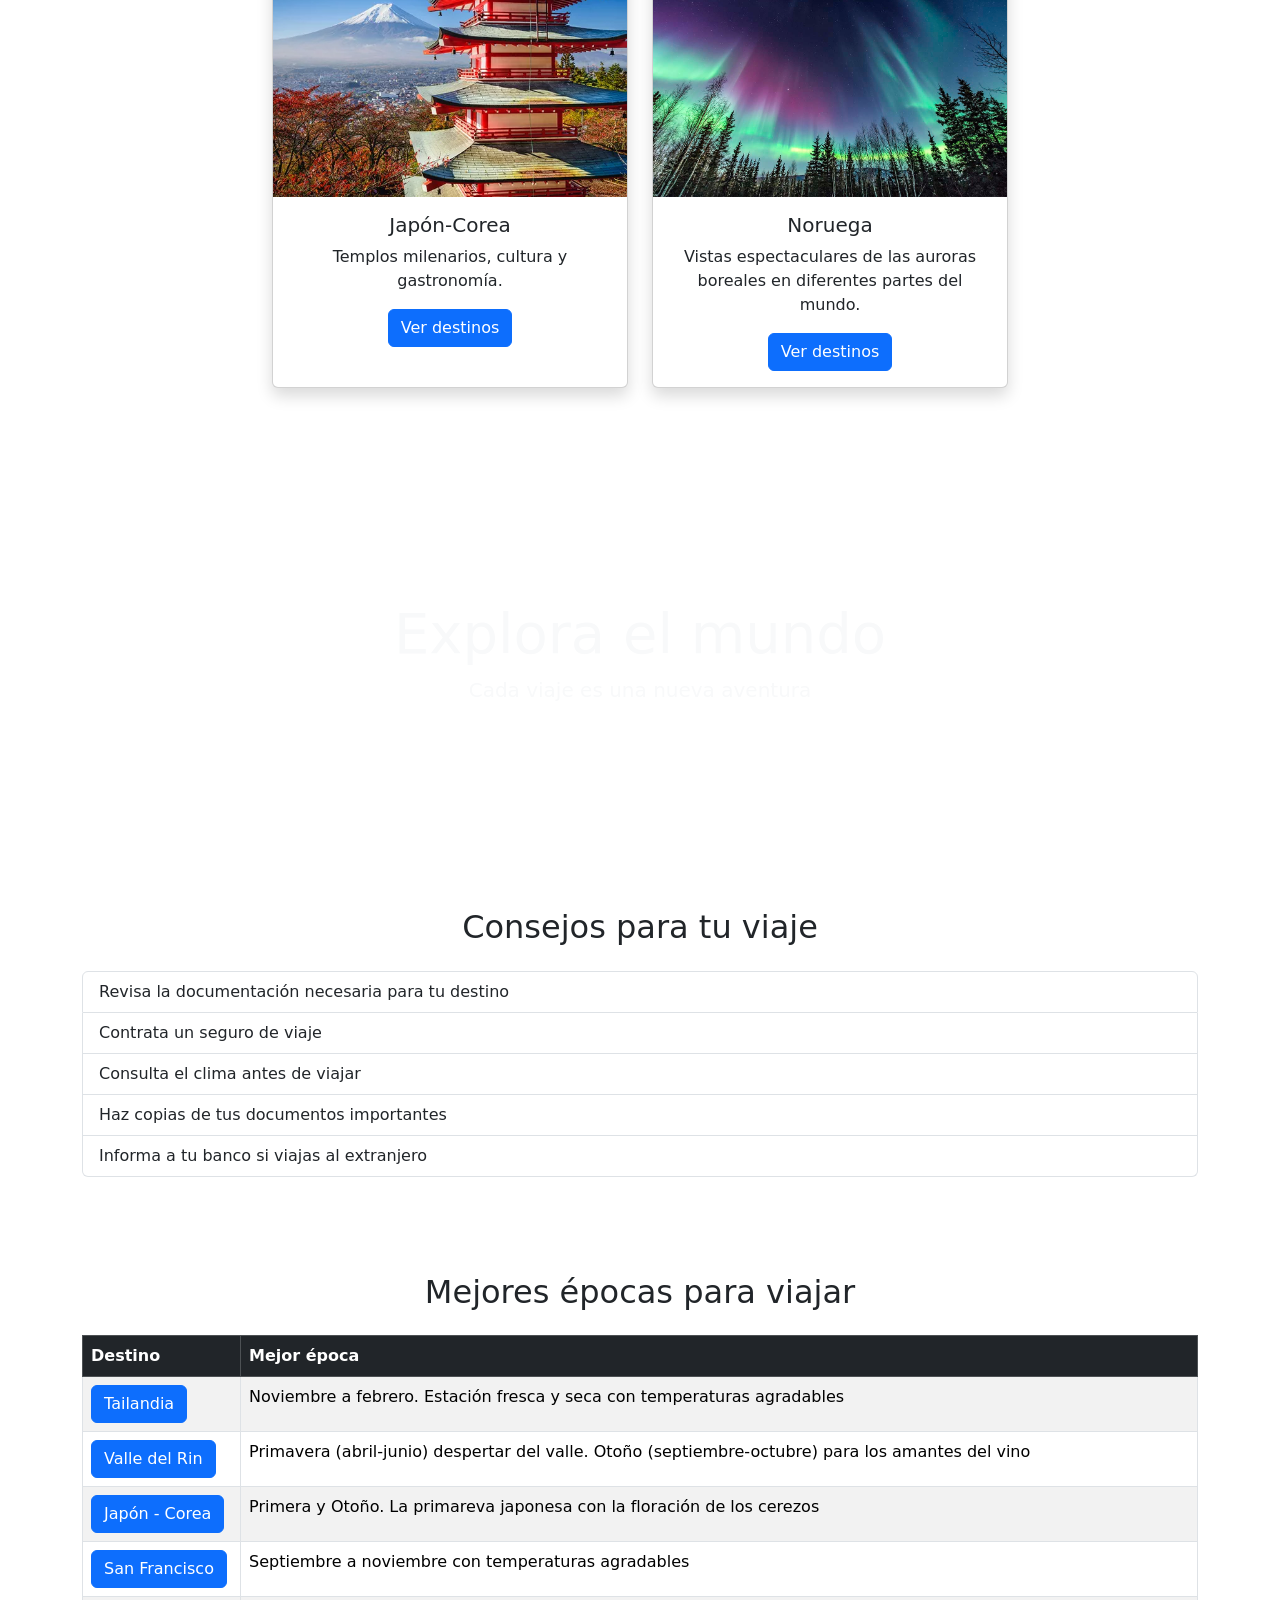
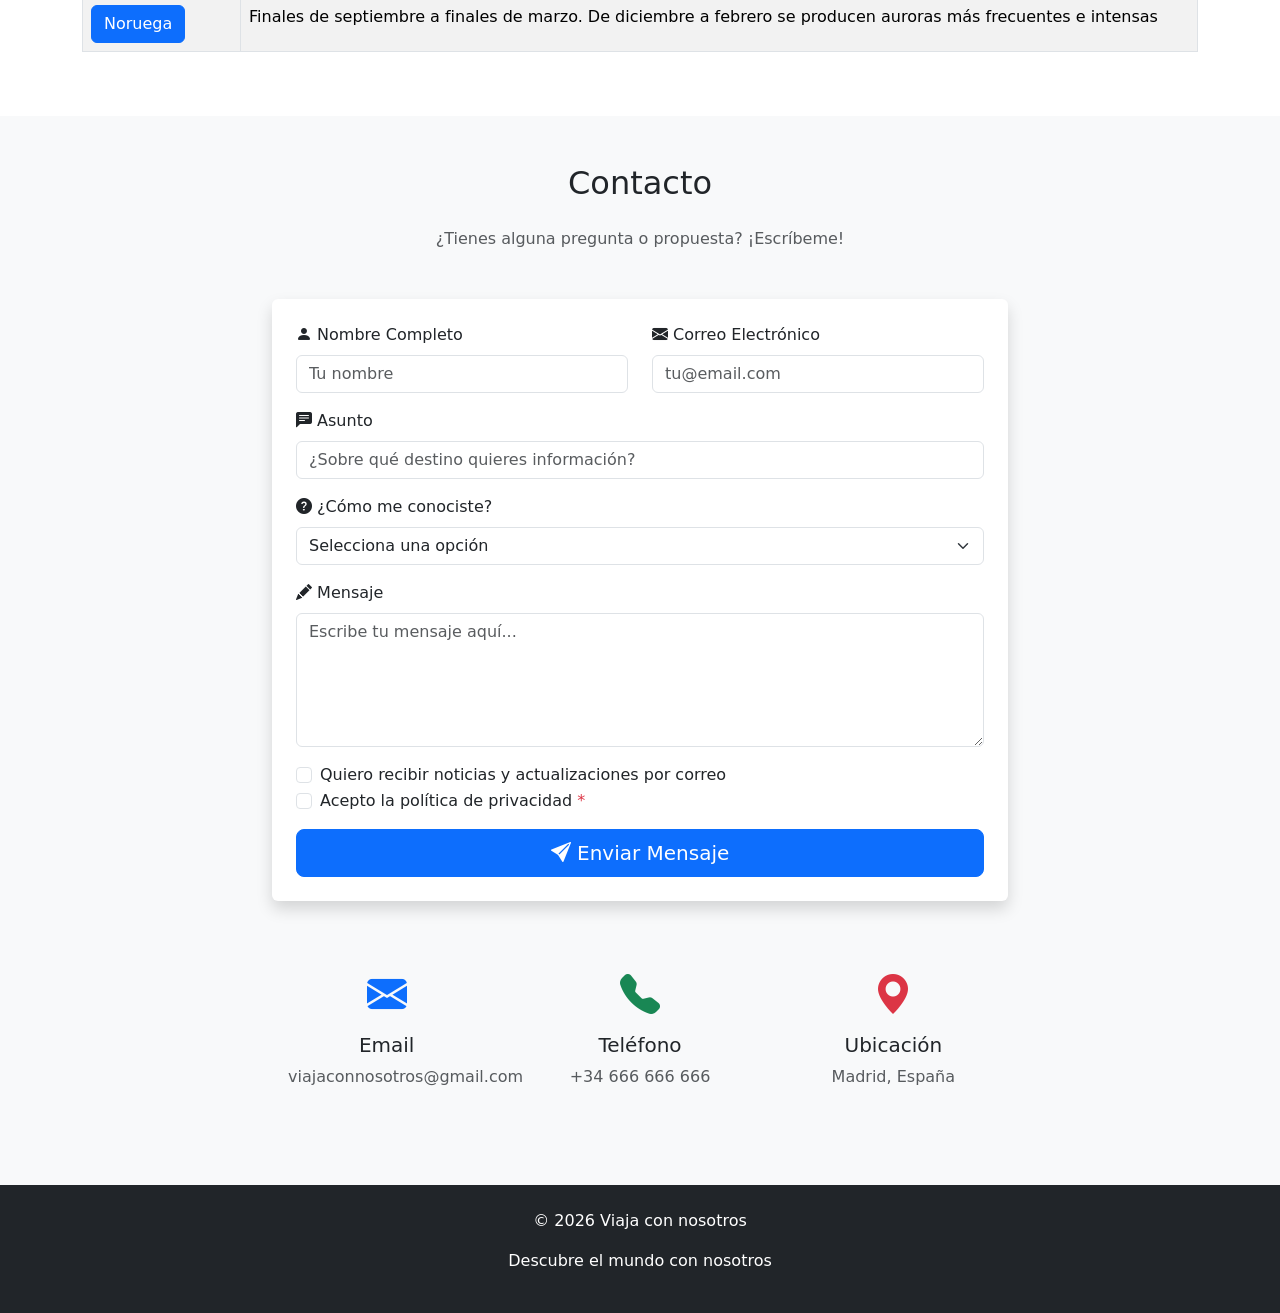
==== commit c0c76cdf: "incluir texto" ====
--- a/index.html
+++ b/index.html
@@ -78,12 +78,12 @@
         <h2 class="text-center mb-5">Destinos destacados</h2>
         <div class="row">
 
-          <!-- Valle del Rhin -->
+          <!-- Valle del Rin -->
           <div class="col-lg-4 col-md-6 col-12 mb-4">
             <div class="card shadow destino-card">
-              <img src="imagenes/valle.jpeg" class="card-img-top" alt="Valle del Rhin">
-              <div class="card-body text-center">
-                <h5 class="card-title">Valle del Rhin</h5>
+              <img src="imagenes/valle.jpeg" class="card-img-top" alt="Valle del Rin">
+              <div class="card-body text-center">
+                <h5 class="card-title">Valle del Rin</h5>
                 <p class="card-text">Ciudades históricas, cultura y paisajes únicos.</p>
                 <a href="valle.html" class="btn btn-primary">Ver destinos</a>
               </div>
@@ -179,23 +179,23 @@
             <tbody>
               <tr>
                 <td><a href="tailandia.html" class="btn btn-primary">Tailandia</a></td>
-                <td>Primavera</td>
-              </tr>
-              <tr>
-                <td><a href="valle.html" class="btn btn-primary">Valle del Rhin</a></td>
-                <td>Primavera</td>
+                <td>Noviembre a febrero. Estación fresca y seca con temperaturas agradables</td>
+              </tr>
+              <tr>
+                <td><a href="valle.html" class="btn btn-primary">Valle del Rin</a></td>
+                <td>Primavera (abril-junio) despertar del valle. Otoño (septiembre-octubre) para los amantes del vino</td>
               </tr>
               <tr>
                 <td><a href="japon.html" class="btn btn-primary">Japón - Corea</a></td>
-                <td>Otoño</td>
+                <td>Primera y Otoño. La primareva japonesa con la floración de los cerezos</td>
               </tr>
               <tr>
                 <td><a href="silicon.html" class="btn btn-primary">San Francisco</a></td>
-                <td>Primavera</td>
+                <td>Septiembre a noviembre con temperaturas agradables</td>
               </tr>
               <tr>
                 <td><a href="aurora.html" class="btn btn-primary">Noruega</a></td>
-                <td>Verano</td>
+                <td>Finales de septiembre a finales de marzo. De diciembre a febrero se producen auroras más frecuentes e intensas</td>
               </tr>
             </tbody>
           </table>
